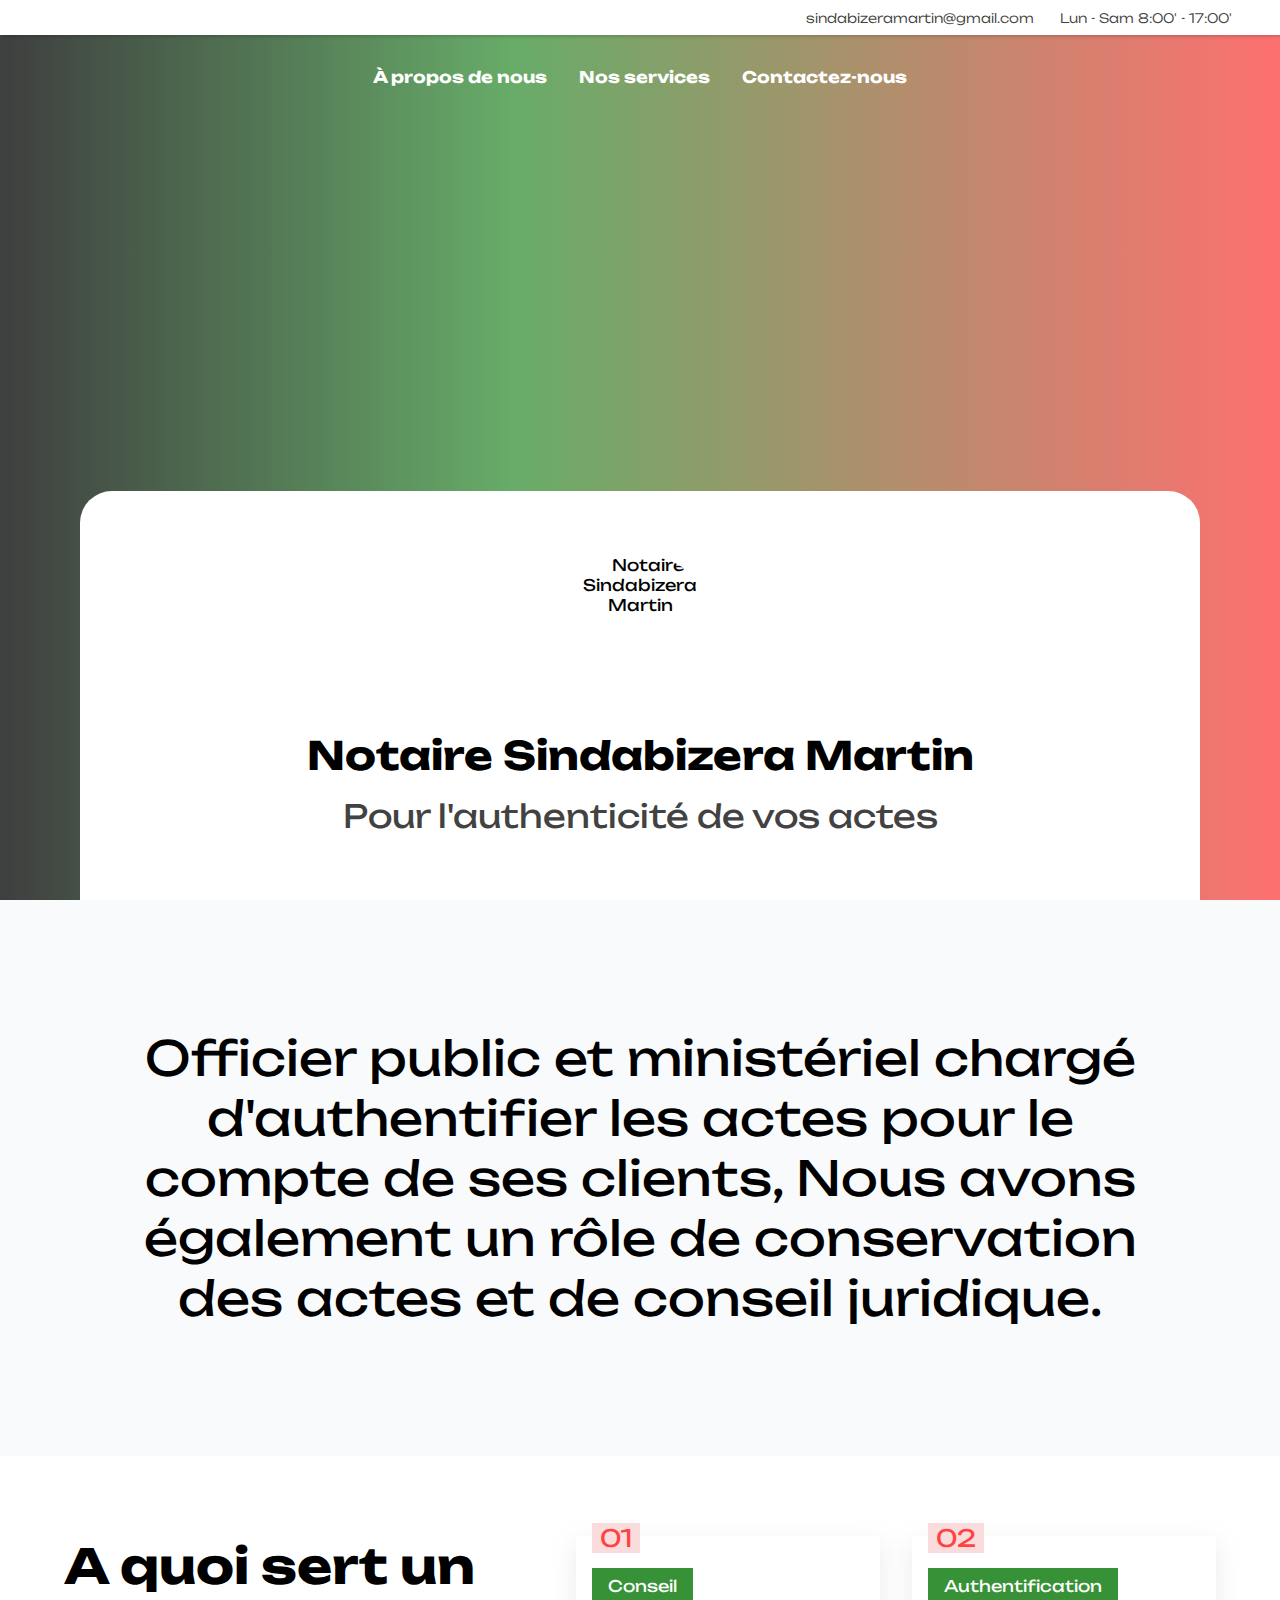
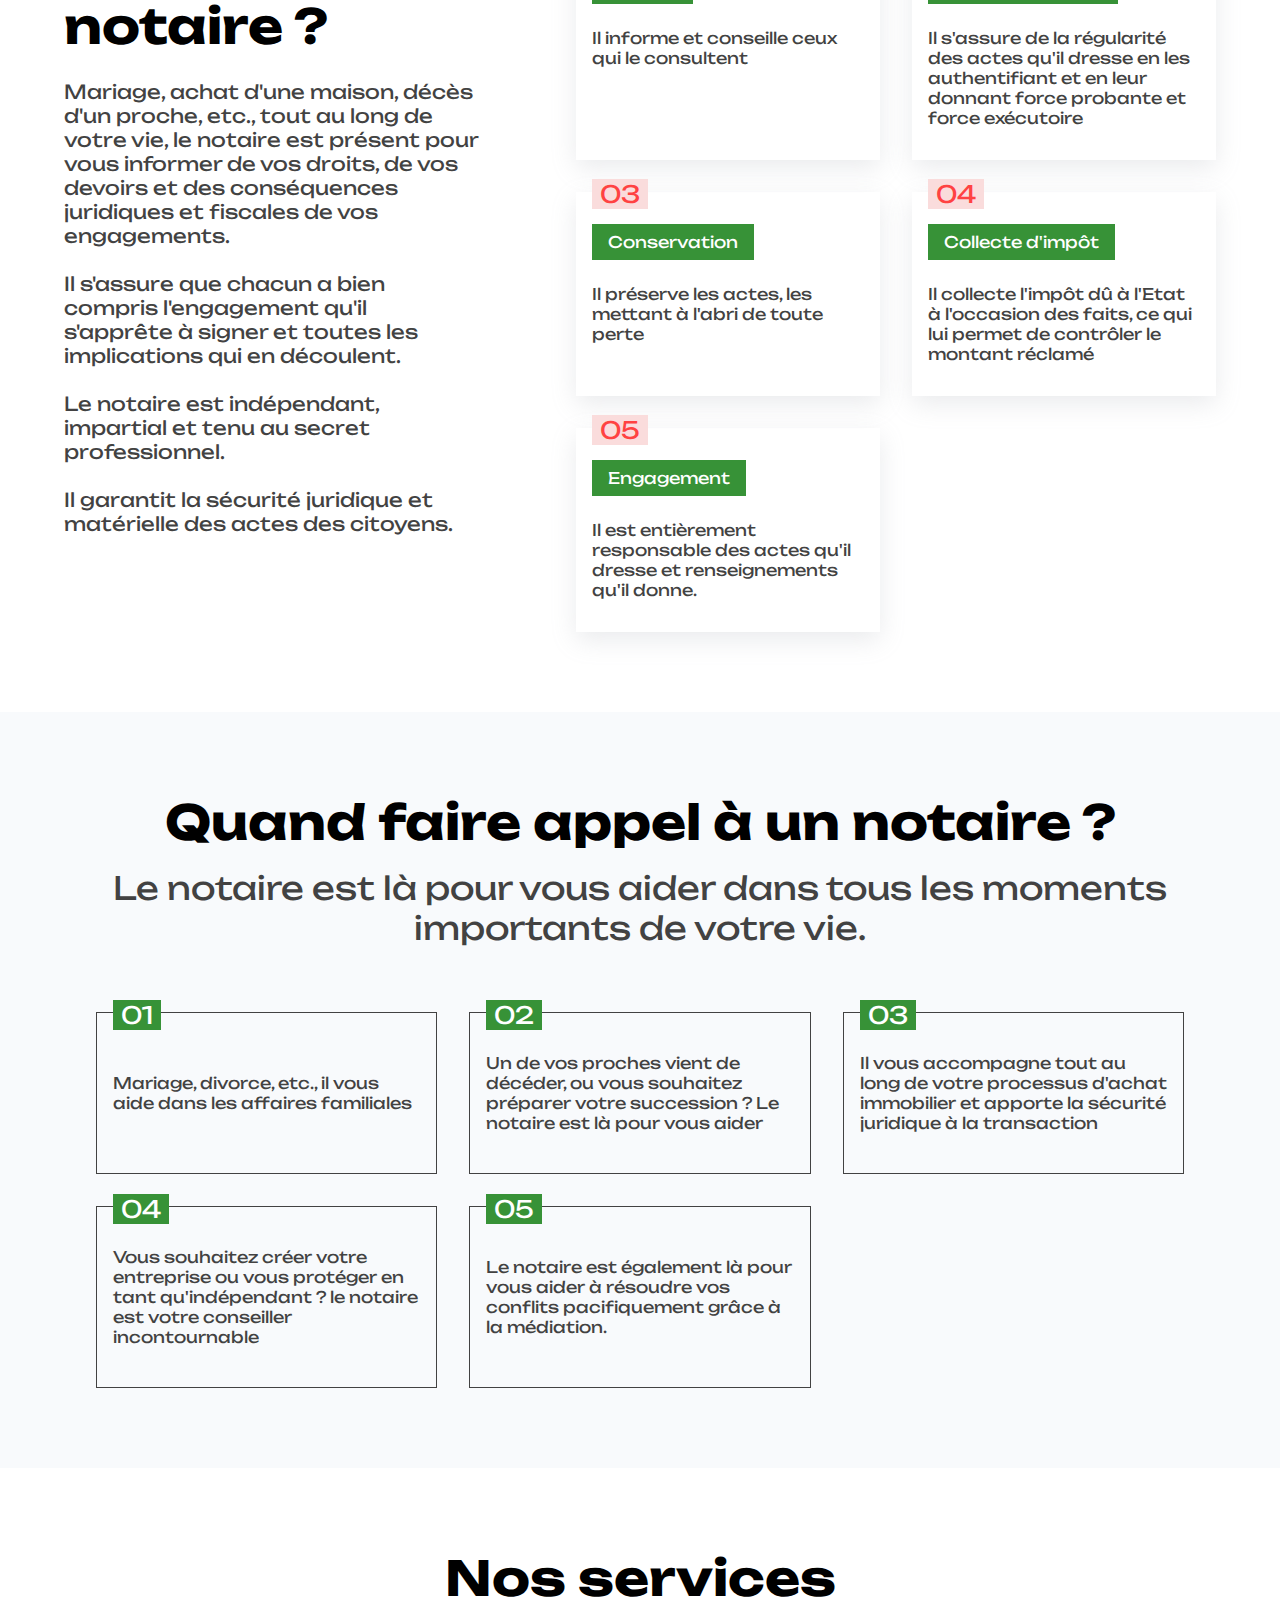
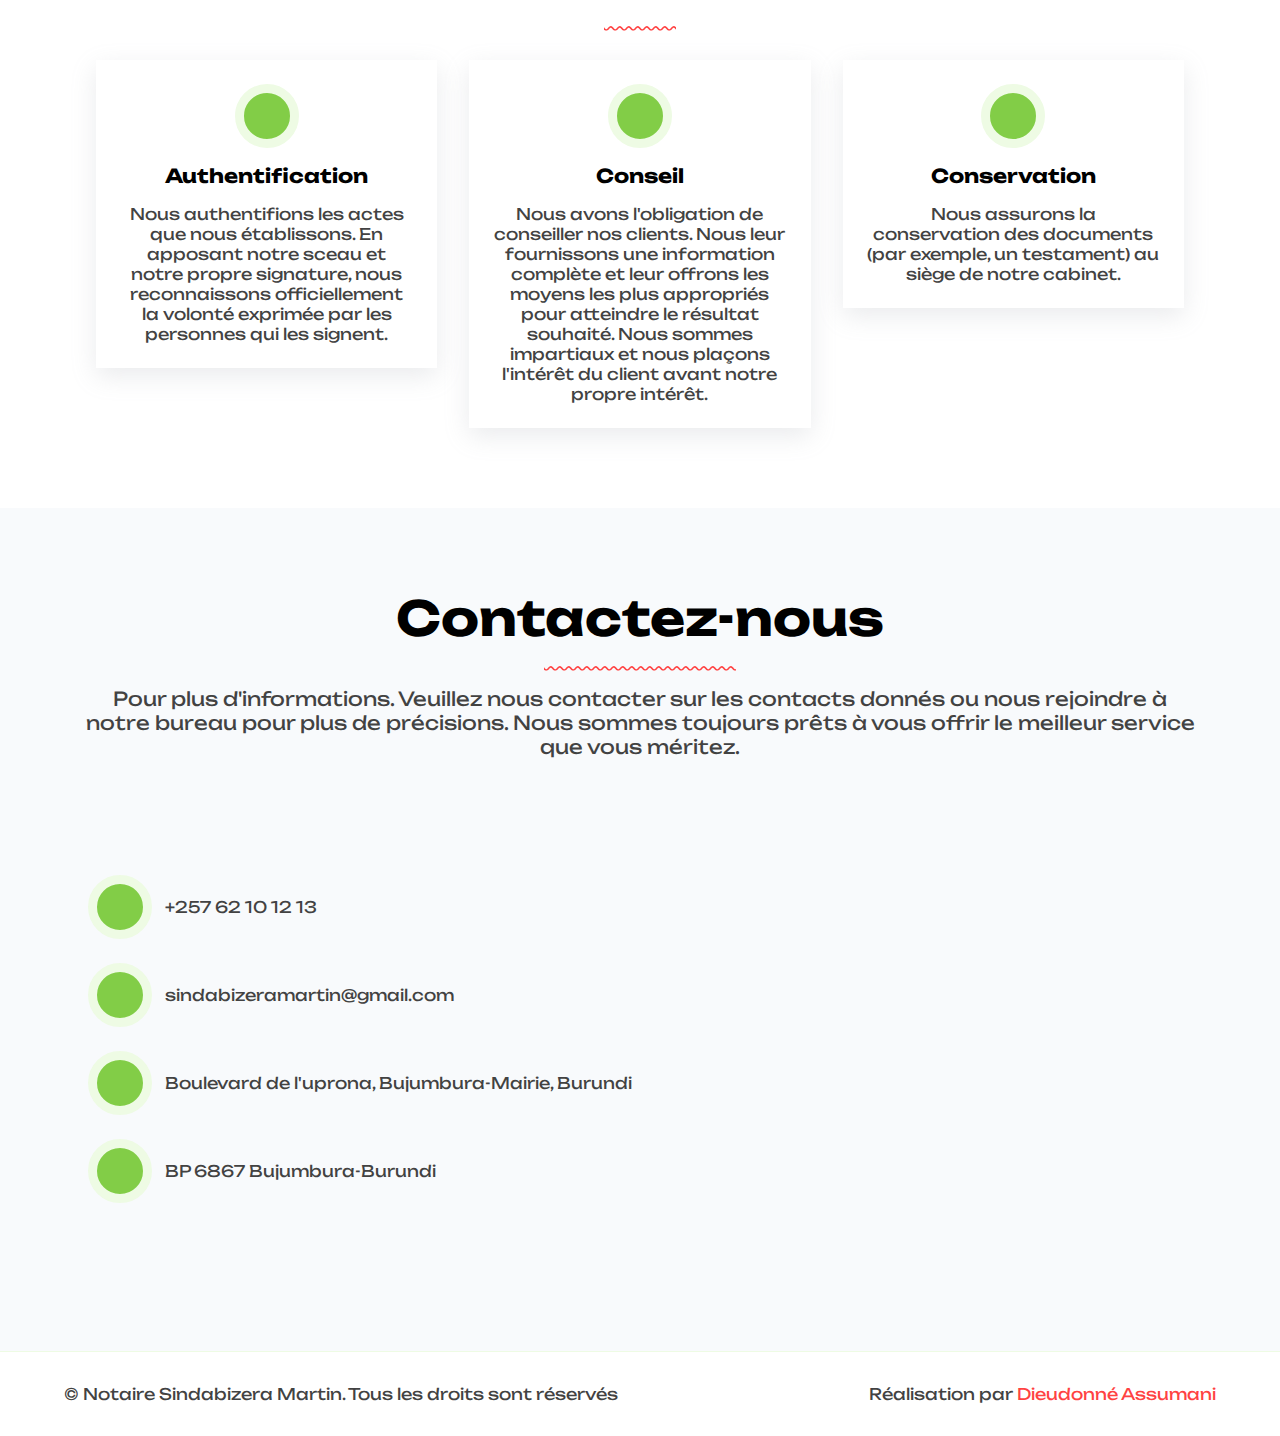
==== index.html @ 40ca205f "add why-us and when-us, style issus fix" ====
<!DOCTYPE html>
<html lang="en">

<head>
    <meta charset="UTF-8">
    <meta http-equiv="X-UA-Compatible" content="IE=edge">
    <meta name="viewport" content="width=device-width, initial-scale=1.0">
    <title>Notaire Sindabizera Martin</title>
    <meta name="description" content="Officier public et ministériel chargé d'authentifier les actes pour le
    compte de nos clients. Nous avons également un rôle de conservation des actes et de conseil juridique.">
    <link rel="stylesheet" href="style.css">
    <link rel="stylesheet" href="https://cdnjs.cloudflare.com/ajax/libs/font-awesome/6.1.1/css/all.min.css"
        integrity="sha512-KfkfwYDsLkIlwQp6LFnl8zNdLGxu9YAA1QvwINks4PhcElQSvqcyVLLD9aMhXd13uQjoXtEKNosOWaZqXgel0g=="
        crossorigin="anonymous" referrerpolicy="no-referrer" />
</head>

<body>

    <section id="home">
        <nav>
            <div class="nav-header">
                <div class="social-nav">
                    <a target="_blank" href="https://wa.me/25762670198"><i class="fa-brands fa-whatsapp"></i></a>
                    <a target="_blank" href="tel:25762670198"><i class="fa fa-phone"></i></a>

                </div>

                <div class="social-nav contact-nav">
                    <a href="mailto:sindabizeramartin@gmail.com" class="icon-text flex column-gap-middle mail-contact">
                        <i class="fa fa-envelope"></i>
                        <p>sindabizeramartin@gmail.com</p>
                    </a>
                    <a class="icon-text flex column-gap-middle">
                        <i class="fa fa-clock"></i>
                        <p>Lun - Sam 8:00' - 17:00'</p>
                    </a>
                </div>
            </div>
            <div class="nav-body">
                <a href="#about-us">À propos de nous</a>
                <a href="#our-services">Nos services</a>
                <a href="#contact-us">Contactez-nous</a>
            </div>
        </nav>
        <div class="curtain"></div>
        <img src="https://thumbs.dreamstime.com/b/african-american-notary-contract-stamp-certificate-213589758.jpg"
            alt="Notariat" />
        <div class="presentation-box">
            <img src="https://media.istockphoto.com/id/1174056245/photo/some-moments-require-some-seriousness.jpg?s=612x612&w=0&k=20&c=dPqQQq6wiygApzSF9r72B9p6Bp4pygxm3M7aqC1oae8="
                alt="Notaire Sindabizera Martin" />
            <h1 class="headline1">Notaire Sindabizera Martin</h1>
            <p class="large-subtitle">Pour l'authenticité de vos actes</p>
        </div>
    </section>
    <section id="about-us" class="large-title">Officier public et ministériel chargé d'authentifier les actes pour le
        compte de ses clients, Nous avons également un rôle de conservation des actes et de conseil juridique.</section>
    <section id="why-us">
        <div class="left-side">
            <h1 class="large-title">A quoi sert un notaire ?</h1>
            <p class="p-medium text-align-justify">Mariage, achat d'une maison, décès d'un proche, etc., tout au long de
                votre vie, le notaire est présent
                pour vous informer de vos droits, de vos devoirs et des conséquences juridiques et fiscales de vos
                engagements.
                <br /><br />
                Il s'assure que chacun a bien compris l'engagement qu'il s'apprête à signer et toutes les
                implications qui en découlent.
                <br /><br />
                Le notaire est indépendant, impartial et tenu au secret professionnel.
                <br /><br />
                Il garantit la sécurité juridique et matérielle des actes des citoyens.
            </p>
        </div>
        <div class="right-side">
            <div class="bordered-section">
                <div class="bordered-item">
                    <div class="bordered-item-no">01</div>
                    <h1 class="p-medium b-t-title">Conseil</h1>
                    <p>Il informe et conseille ceux qui le consultent</p>
                </div>
                <div class="bordered-item">
                    <div class="bordered-item-no">02</div>
                    <h1 class="p-medium b-t-title">Authentification</h1>
                    <p>Il s'assure de la régularité des actes qu'il dresse en les authentifiant et en leur donnant force
                        probante et force exécutoire</p>
                </div>
                <div class="bordered-item">
                    <div class="bordered-item-no">03</div>
                    <h1 class="p-medium b-t-title">Conservation</h1>
                    <p>Il préserve les actes, les mettant à l'abri de toute perte</p>
                </div>
                <div class="bordered-item">
                    <div class="bordered-item-no">04</div>
                    <h1 class="p-medium b-t-title">Collecte d'impôt</h1>
                    <p>Il collecte l'impôt dû à l'Etat à l'occasion des faits, ce qui lui permet de
                        contrôler le montant réclamé</p>
                </div>
                <div class="bordered-item">
                    <div class="bordered-item-no">05</div>
                    <h1 class="p-medium b-t-title">Engagement</h1>
                    <p>Il est entièrement responsable des actes qu'il dresse et renseignements qu'il
                        donne.</p>
                </div>
            </div>
        </div>
    </section>
    <section id="when-us">
        <div class="when-us-header">
            <h1 class="large-title">Quand faire appel à un notaire ?</h1>
            <p class="large-subtitle">Le notaire est là pour vous aider dans tous les moments importants de votre vie.
            </p>
            <!-- <p class="p-medium">Que fait-il exactement dans les différentes matières qu’il traite ?</p> -->
        </div>
        <div class="when-items">
            <div class="bordered-item">
                <div class="bordered-item-no">01</div>
                <p>Mariage, divorce, etc., il vous aide dans les affaires familiales</p>
            </div>
            <div class="bordered-item">
                <div class="bordered-item-no">02</div>
                <p>Un de vos proches vient de décéder, ou vous souhaitez préparer votre succession ? Le notaire est là
                    pour vous aider</p>
            </div>
            <div class="bordered-item">
                <div class="bordered-item-no">03</div>
                <p>Il vous accompagne tout au long de votre processus d'achat immobilier et apporte la sécurité
                    juridique à la transaction</p>
            </div>
            <div class="bordered-item">
                <div class="bordered-item-no">04</div>
                <p>Vous souhaitez créer votre entreprise ou vous protéger en tant qu'indépendant ? le notaire est votre
                    conseiller incontournable</p>
            </div>
            <div class="bordered-item">
                <div class="bordered-item-no">05</div>
                <p>Le notaire est également là pour vous aider à résoudre vos conflits pacifiquement grâce à la
                    médiation.</p>
            </div>
        </div>
    </section>
    <section id="our-services" class="our_services">
        <div class="heading_section">
            <h1 class="large-title">Nos services</h1>
            <h4 class="wave_line">------------</h4>
        </div>
        <div class="three_servicees">
            <div class="one_services">
                <div id="icon">
                    <i class="fa fa-stamp"></i>
                </div>
                <h2 class="p-medium">Authentification</h2>
                <p>Nous authentifions les actes que nous établissons. En apposant notre sceau et notre
                    propre signature, nous reconnaissons officiellement la volonté exprimée par les personnes qui les
                    signent.</p>
            </div>
            <div class="one_services">
                <div id="icon">
                    <i class="fa fa-lightbulb"></i>
                </div>
                <h2 class="p-medium">Conseil</h2>
                <p>Nous avons l'obligation de conseiller nos clients. Nous leur fournissons une information complète et
                    leur offrons les moyens les plus appropriés pour atteindre le résultat souhaité. Nous sommes
                    impartiaux et nous plaçons l'intérêt du client avant notre propre intérêt.</p>
            </div>
            <div class="one_services">
                <div id="icon">
                    <i class="fa fa-box-archive"></i>
                </div>
                <h2 class="p-medium">Conservation</h2>
                <p>Nous assurons la conservation des documents (par exemple, un testament) au siège de notre cabinet.
                </p>
            </div>
        </div>
    </section>
    <section id="contact-us">
        <div class="heading_section">
            <h1 class="large-title">Contactez-nous</h1>
            <h4 class="wave_line">--------------------------------</h4>
            <p class="p-medium">Pour plus d'informations. Veuillez nous contacter sur les contacts donnés ou nous
                rejoindre à notre bureau pour plus de précisions. Nous sommes toujours prêts à vous offrir le meilleur
                service que vous méritez.</p>
        </div>
        <div class="duo">
            <div class="duo-left">
                <div class="contact-info-box">
                    <div class="single-contact flex-row column-gap-middle">
                        <div id="icon">
                            <i class="fa fa-phone"></i>
                        </div>
                        <p>+257 62 10 12 13</p>
                    </div>
                    <div class="single-contact flex-row column-gap-middle">
                        <div id="icon">
                            <i class="fa fa-envelope"></i>
                        </div>
                        <p>sindabizeramartin@gmail.com</p>
                    </div>
                    <div class="single-contact flex-row column-gap-middle">
                        <div id="icon">
                            <i class="fa fa-location-dot"></i>
                        </div>
                        <p>Boulevard de l'uprona, Bujumbura-Mairie, Burundi</p>
                    </div>
                    <div class="single-contact flex-row column-gap-middle">
                        <div id="icon">
                            <i class="fa fa-toolbox"></i>
                        </div>
                        <p>BP 6867 Bujumbura-Burundi</p>
                    </div>
                </div>
            </div>
            <div class="duo-right">
                <iframe title="Map" width="100%" height="20rem" id="gmap_canvas"
                    src="https://maps.google.com/maps?q=Boulevard de l'uprona, Bujumbura-Mairie, Burundi&t=&z=17&ie=UTF8&iwloc=&output=embed"
                    frameBorder="0" scrolling="no" marginHeight="0" marginWidth="0"></iframe>
            </div>
        </div>
    </section>
    <div class="footer-bottom">
        <p>© Notaire Sindabizera Martin. Tous les droits sont réservés</p>
        <p>Réalisation par <a href="https://dieudonnecostes.github.io/" target="_blank">Dieudonné Assumani</a></p>
    </div>
</body>

</html>
---- style.css ----
@import url('https://fonts.googleapis.com/css2?family=Unbounded:wght@200;300;400;500;600;700;800;900&display=swap');


* {
    margin: 0;
    padding: 0;
    box-sizing: border-box;
    font-family: 'Unbounded', cursive;
}

:root {
    --red: #ff4242;
    --redWhite: #fadcdc;
    --greenLight: #82CD47;
    --greenWhite: #eefbe4;
    --greenAccent: #54B435;
    --green: #379237;
    --card: white;
    --bgColor: rgb(248, 250, 252);
    --text: #424242;
    --title: black;
    --error: #d32f2f;
    --highlight: white;
}

h1,
h2,
h3,
h4,
h5,
h6 {
    color: var(--title);
}

.colored-text {
    color: var(--green);
}

a {
    text-decoration: none;
}

p,
a {
    color: var(--text);
}

p span,
p a {
    color: var(--red);
    cursor: pointer;
}

.large-title {
    font-size: clamp(2.3rem, 1.595rem + 2.76vw, 3rem);
}

.headline1 {
    font-size: clamp(1.5rem, 1rem + 1.8vw, 2.5rem);
}

.large-subtitle {
    font-size: clamp(1rem, 0.5856rem + 2.21vw, 2rem);
}

.p-medium {
    font-size: clamp(1rem, 1.2rem, 2rem);
}

.flex,
.flex-row {
    display: flex;
    flex-direction: row;
    align-items: center;
}

.column-gap-middle {
    column-gap: .8rem;
}

body {
    flex-direction: column;
    display: flex;
    width: 100vw;
    height: auto;
    background-color: var(--bgColor);
    overflow-x: hidden;
    column-gap: 1rem;
    position: relative;
}

#home {
    position: relative;
    height: 100vh;
    width: 100vw;
    display: flex;
    flex-direction: column;
}

#home img {
    height: 100%;
    width: 100%;
    object-fit: cover;
}

.curtain {
    width: 100%;
    height: 100%;
    display: flex;
    flex-direction: column;
    justify-items: center;
    opacity: 0.75;
    background-position: center;
    background-size: cover;
    background-repeat: no-repeat;
    background: linear-gradient(90deg, var(--title) 0%, var(--green) 40%, var(--red) 100%);
    position: absolute;
}


nav {
    position: absolute;
    width: 100%;
    display: flex;
    flex-direction: column;
    z-index: 10;
}

.nav-body {
    width: 100%;
    display: flex;
    padding: 2rem;
    align-items: center;
    justify-content: center;
    z-index: 10;
    column-gap: 2rem;
}

nav a {
    color: var(--highlight);
    font-weight: bold;
}

.nav-header {
    width: 100%;
    display: flex;
    padding: .6rem 3rem;
    background-color: var(--card);
    justify-content: space-between;
    align-items: center;
    /* position: sticky; */
    /* top: 0; */
    box-shadow: rgba(0, 0, 0, 0.15) 1.95px 1.95px 2.6px;
    /* z-index: 30; */
}


.social-nav {
    display: flex;
    column-gap: .8rem;
    width: fit-content;
    font-size: medium;
}

.social-nav a {
    font-size: large;
    font-weight: 300;
}

.social-nav a:hover {
    color: var(--red);
    /* font-weight: bold; */
}

.social-nav a {
    color: var(--green);
}

.colored {
    color: var(--green);
}

.icon-text p {
    font-size: small;
}


.presentation-box {
    background-color: var(--card);
    position: absolute;
    bottom: 0;
    right: 0;
    left: 0;
    display: flex;
    flex-direction: column;
    padding: 4rem;
    margin: 0rem 5rem;
    justify-content: center;
    align-items: center;
    overflow: hidden;
    border-top-left-radius: 2rem;
    border-top-right-radius: 2rem;
    text-align: center;
    row-gap: 1rem;
}

.presentation-box img {
    height: 10rem;
    max-height: 10rem;
    min-height: 10rem;
    width: 10rem;
    max-width: 10rem;
    min-width: 10rem;
    object-fit: cover;
    border-radius: 100%;
}


#about-us {
    display: flex;
    flex-direction: column;
    padding: 8rem;
    text-align: center;
}

.our_services {
    display: flex;
    flex-direction: column;
    align-items: center;
    padding: 5rem;
    row-gap: 2rem;
    background-color: var(--card);
}

#icon {
    width: 4rem;
    height: 4rem;
    min-width: 4rem;
    max-width: 4rem;
    min-height: 4rem;
    max-height: 4rem;
    text-align: center;
    background-color: var(--greenLight);
    padding: .5rem;
    border-radius: 100%;
    border: .6rem solid var(--greenWhite);
    display: flex;
    align-items: center;
    justify-content: center;
}

#icon i {
    color: var(--highlight);
    margin: 0;
    padding: 0;
    text-align: center;
}

.heading_section {
    display: flex;
    flex-direction: column;
    justify-content: center;
    align-items: center;
    text-align: center;
}

.heading_section p {
    margin-top: 1.2rem;
}


.wave_line {
    text-decoration: underline wavy;
    text-align: center;
    user-select: none;
    color: transparent;
    text-decoration-color: var(--red);
}

.three_servicees {
    width: 100%;
    height: 100%;
    padding: 0rem 1rem;
    display: grid;
    grid-template-columns: repeat(auto-fill, minmax(20rem, 1fr));
    grid-auto-flow: row;
    grid-auto-rows: auto;
    grid-gap: 2rem;
    align-items: flex-start;
}

.one_services {
    display: flex;
    flex-direction: column;
    align-items: center;
    /* background-color: var(--card); */
    align-items: center;
    /* border-radius: .4rem; */
    padding: 1.5rem;
    row-gap: 1rem;
    width: fit-content;
    text-align: center;
    box-shadow: rgba(149, 157, 165, 0.2) 0px 8px 24px;
}

#contact-us {
    padding: 5rem;
    display: flex;
    flex-direction: column;
    row-gap: 3rem;
}


#contact-us iframe {
    height: 25rem;
    width: 100%;
    overflow: hidden;
}

.duo {
    display: flex;
    flex-direction: row;
    padding: 0;
    height: fit-content;
    min-height: fit-content;
    align-items: center;
}

.duo-left,
.duo-right {
    width: 50%;
    display: flex;
    flex-direction: column;
    justify-content: center;
    padding: 2rem;
}

.duo-left {
    /* background-color: var(--greenWhite); */
    row-gap: 1.5rem;
    overflow: auto;
    min-height: fit-content;
    max-height: fit-content;
    height: fit-content;
    padding: 8rem 3rem;
    /* border-bottom-left-radius: .8rem;
    border-top-left-radius: .8rem; */
}

.duo-yellow {
    background-color: var(--yellowWhite);
}

.section-img {
    height: 100%;
    width: 100%;
    object-fit: contain;
    /* border-radius: .8rem; */
}

#contact-us .duo-left {
    background-color: inherit;
    padding: 0.5rem;
}

.contact-info-box {
    display: flex;
    flex-direction: column;
    row-gap: .5rem;
    padding: 2rem 0rem;
}

.single-contact {
    padding: .5rem 0rem;
    width: fit-content;
    border-radius: .4rem;
}

.single-contact p {
    white-space: pre-wrap;
}


.footer-bottom {
    padding: 2rem 1rem;
    display: flex;
    flex-direction: row;
    row-gap: 1rem;
    justify-content: space-between;
    align-items: center;
    background-color: var(--card);
    border-top: .1rem solid var(--greenWhite);
}

.footer-bottom p {
    text-align: center;
    padding: 0rem 3rem;
}


#why-us {
    display: flex;
    width: 100%;
    height: auto;
    background-color: var(--card);
    padding: 5rem 2rem;
    column-gap: 2rem;
}

.left-side,
.right-side {
    display: flex;
    flex-direction: column;
    row-gap: 1.5rem;
    width: 30rem;
    min-width: 30rem;
    padding: 0rem 2rem;
}

.right-side {
    width: 100%;
    row-gap: 2.5rem;
}

.bordered-section,
.when-items {
    width: fit-content;
    height: 100%;
    display: grid;
    grid-template-columns: repeat(auto-fill, minmax(18rem, 1fr));
    grid-auto-flow: row;
    grid-auto-rows: auto;
    grid-gap: 2rem;
    align-items: center;
    align-content: center;
    justify-items: center;
}

.bordered-section .bordered-item,
.when-items .bordered-item {
    padding: 2rem 1rem;
    display: flex;
    flex-direction: column;
    row-gap: 1.5rem;
    height: 100%;
    width: 100%;
    position: relative;
    box-shadow: rgba(149, 157, 165, 0.2) 0px 8px 24px;
}

.bordered-item-no {
    position: absolute;
    top: -0.8rem;
    background-color: var(--redWhite);
    font-size: x-large;
    padding: 0rem .5rem;
    color: var(--red);
}

.b-t-title {
    background-color: var(--red);
    width: fit-content;
    padding: .5rem 1rem;
    color: white;
    font-weight: 400;
    font-size: medium;
}

.bordered-item .b-t-title:nth-child(even) {
    background-color: var(--green);
}

.text-align-justify {
    text-align: left;
}

#when-us {
    width: 100%;
    padding: 5rem 2rem;
    background-color: var(--bgColor);
    display: flex;
    flex-direction: column;
    row-gap: 4rem;
}

.when-us-header {
    display: flex;
    flex-direction: column;
    align-items: center;
    justify-content: center;
    text-align: center;
    row-gap: 1rem;
    padding: 0rem 4rem;
}

.when-items {
    width: 100%;
    padding: 0rem 4rem;
    grid-gap: 2rem;
}

.when-items .bordered-item {
    box-shadow: none;
    border: .1rem solid var(--text);
    justify-content: center;
    padding: 2.5rem 1rem;

}

.when-items .bordered-item-no {
    background-color: var(--green);
    color: white;
}


@media screen and (max-width : 1024px) {
    .nav-header {
        padding: .5rem 2rem;
    }

    .nav-header .social-nav {
        display: none;
    }

    .nav-header .contact-nav {
        display: flex;
    }

    .mail-contact p {
        display: none;
    }

    #about-us {
        padding: 5rem 2rem;
        font-size: xx-large;
    }

    .duo,
    #contact-us {
        display: flex;
        flex-direction: column;
        padding: 0;
    }

    .duo-left,
    .duo-right,
    .presentor-media {
        width: 100%;
        display: flex;
        flex-direction: column;
        justify-content: center;
        padding: 3rem 1rem;
    }

    .duo-right {
        padding: 1rem;
    }

    #contact-us {
        padding: 3rem 1rem;
        row-gap: 2rem;
    }

    .footer-bottom {
        flex-direction: column;
        row-gap: 2rem;
    }

    .our_services {
        padding: 3rem 1rem;
    }

    .three_servicees {
        grid-gap: 2rem;
        padding: 0;
    }

    .single-contact p {
        font-size: smaller;
    }

}

@media screen and (max-width: 1080px) {
    #why-us{
        display: flex;
        flex-direction: column;
        row-gap: 3rem;
        align-items: center;
        justify-content: center;
    }

    .left-side,
    .right-side {
        width: 100%;
        min-width: 100%;
        padding: 0;
    }

    .bordered-section,
    .when-items {
        grid-gap: 3rem;
    }

    .when-us-header{
        padding: 0;
        row-gap: 2rem;
    }

    .when-items{
        padding: 0;
        grid-gap: 2rem;
    }

    #why-us, #when-us{
        padding: 3rem 1.5rem;
    }

    .duo-right{
        padding: 0;
    }

    #contact-us iframe{
        height: 15rem;
    }
}


@media screen and (max-width : 700px) {

    .wave_line{
        display: none;
    }
    .presentation-box {
        margin: 0rem 1rem;
        border-top-left-radius: 1rem;
        border-top-right-radius: 1rem;
        padding: 3rem 1rem;
    }

    .nav-body {
        flex-direction: column;
        row-gap: 1rem;
        align-items: center;
        padding: 5rem 0rem;
    }

    #about-us{
        font-size: 1.8rem;
        text-align: start;
    }

    #icon {
        width: 3rem;
        height: 3rem;
        min-width: 3rem;
        max-width: 3rem;
        min-height: 3rem;
        max-height: 3rem;
        text-align: center;
        background-color: var(--greenLight);
        padding: .5rem;
        border-radius: 100%;
        border: .6rem solid var(--greenWhite);
        display: flex;
        align-items: center;
        justify-content: center;
    }

}
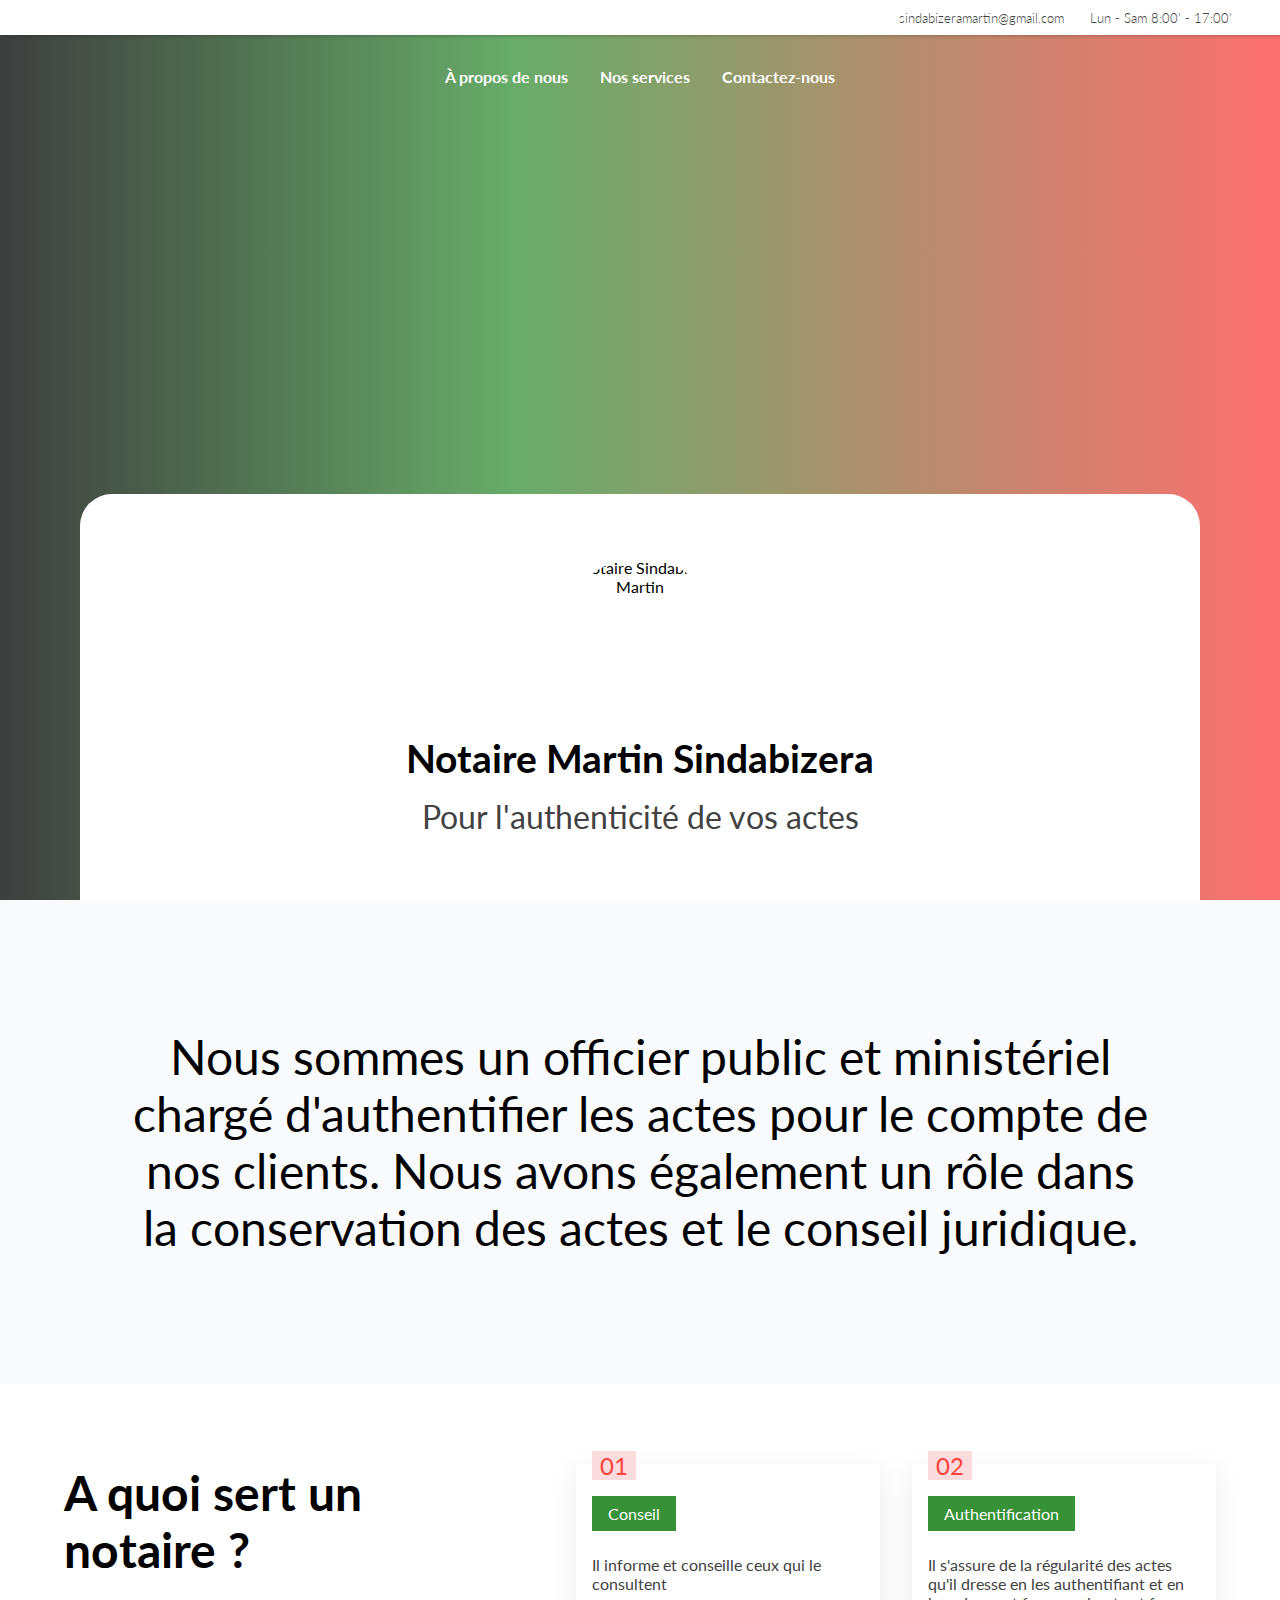
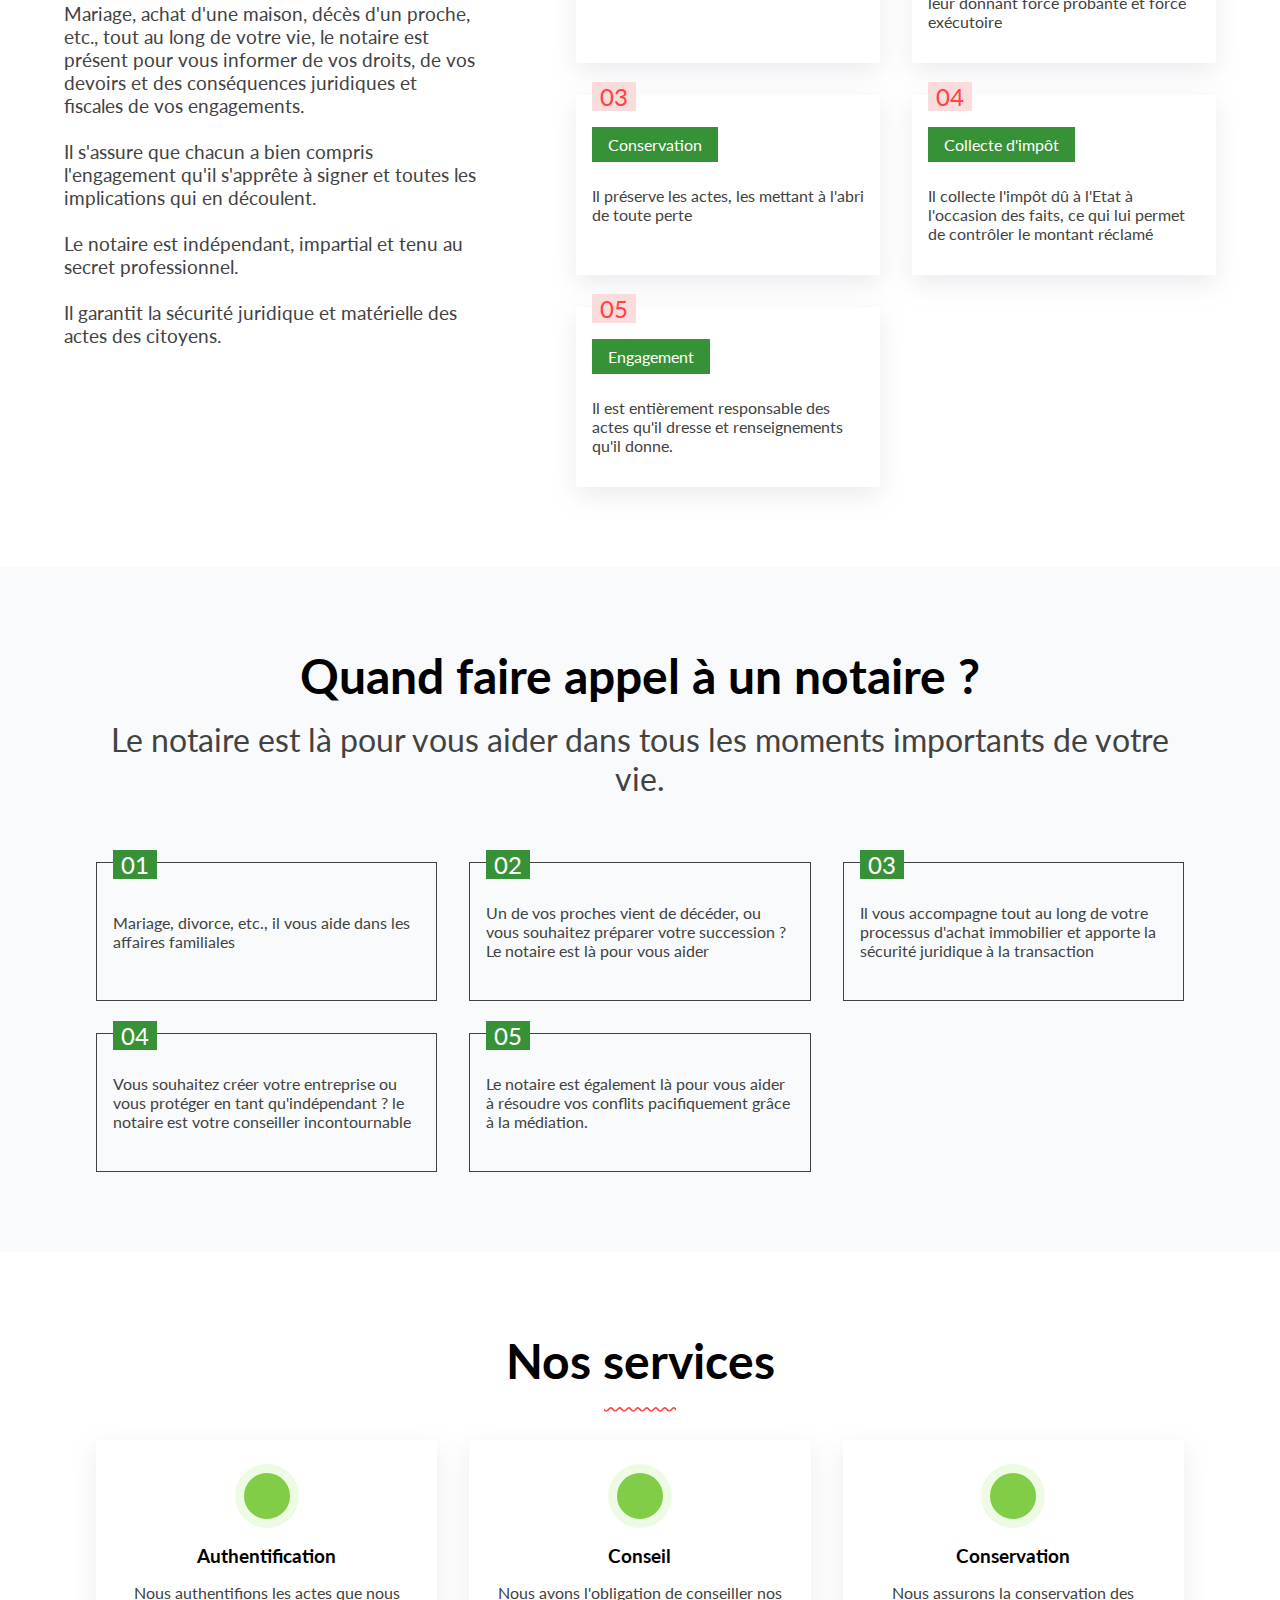
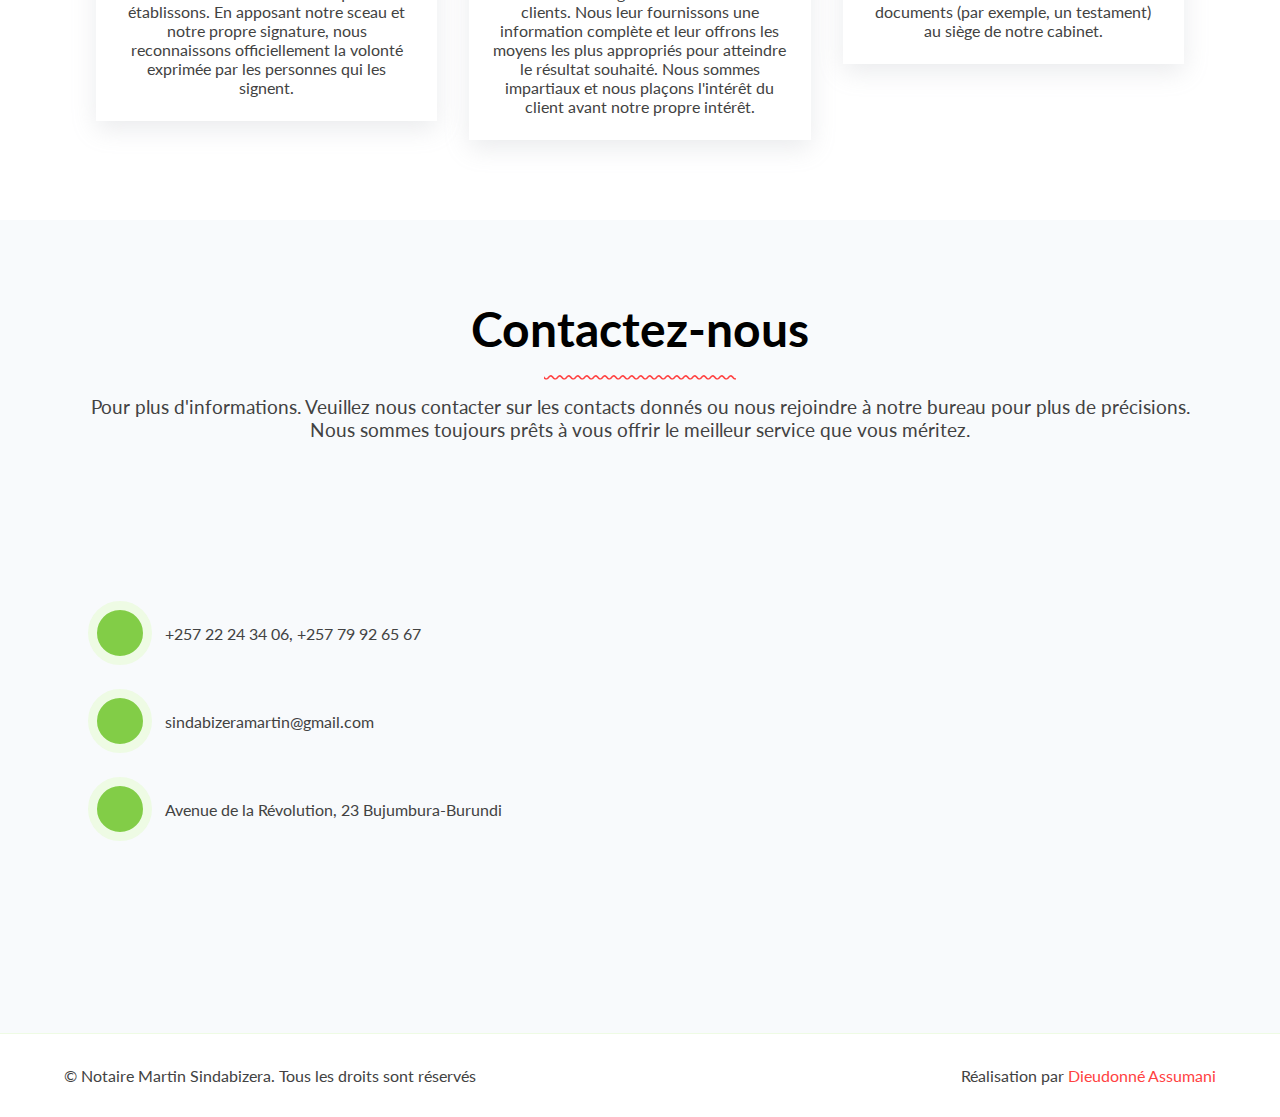
==== commit 7f555607: "update contact info" ====
--- a/index.html
+++ b/index.html
@@ -20,8 +20,8 @@
         <nav>
             <div class="nav-header">
                 <div class="social-nav">
-                    <a target="_blank" href="https://wa.me/25762670198"><i class="fa-brands fa-whatsapp"></i></a>
-                    <a target="_blank" href="tel:25762670198"><i class="fa fa-phone"></i></a>
+                    <a target="_blank" href="https://wa.me/25779925667"><i class="fa-brands fa-whatsapp"></i></a>
+                    <a target="_blank" href="tel:+25722243406"><i class="fa fa-phone"></i></a>
 
                 </div>
 
@@ -48,12 +48,11 @@
         <div class="presentation-box">
             <img src="https://media.istockphoto.com/id/1174056245/photo/some-moments-require-some-seriousness.jpg?s=612x612&w=0&k=20&c=dPqQQq6wiygApzSF9r72B9p6Bp4pygxm3M7aqC1oae8="
                 alt="Notaire Sindabizera Martin" />
-            <h1 class="headline1">Notaire Sindabizera Martin</h1>
+            <h1 class="headline1">Notaire Martin Sindabizera</h1>
             <p class="large-subtitle">Pour l'authenticité de vos actes</p>
         </div>
     </section>
-    <section id="about-us" class="large-title">Officier public et ministériel chargé d'authentifier les actes pour le
-        compte de ses clients, Nous avons également un rôle de conservation des actes et de conseil juridique.</section>
+    <section id="about-us" class="large-title">Nous sommes un officier public et ministériel chargé d'authentifier les actes pour le compte de nos clients. Nous avons également un rôle dans la conservation des actes et le conseil juridique.</section>
     <section id="why-us">
         <div class="left-side">
             <h1 class="large-title">A quoi sert un notaire ?</h1>
@@ -186,37 +185,31 @@
                         <div id="icon">
                             <i class="fa fa-phone"></i>
                         </div>
-                        <p>+257 62 10 12 13</p>
+                        <p><a href="tel:+25722243406">+257 22 24 34 06</a>, <a href="tel:+25779926567">+257 79 92 65 67</a></p>
                     </div>
                     <div class="single-contact flex-row column-gap-middle">
                         <div id="icon">
                             <i class="fa fa-envelope"></i>
                         </div>
-                        <p>sindabizeramartin@gmail.com</p>
+                        <p><a href="mailto:sindabizeramartin@gmail.com">sindabizeramartin@gmail.com</a></p>
                     </div>
                     <div class="single-contact flex-row column-gap-middle">
                         <div id="icon">
                             <i class="fa fa-location-dot"></i>
                         </div>
-                        <p>Boulevard de l'uprona, Bujumbura-Mairie, Burundi</p>
-                    </div>
-                    <div class="single-contact flex-row column-gap-middle">
-                        <div id="icon">
-                            <i class="fa fa-toolbox"></i>
-                        </div>
-                        <p>BP 6867 Bujumbura-Burundi</p>
+                        <p>Avenue de la Révolution, 23 Bujumbura-Burundi</p>
                     </div>
                 </div>
             </div>
             <div class="duo-right">
                 <iframe title="Map" width="100%" height="20rem" id="gmap_canvas"
-                    src="https://maps.google.com/maps?q=Boulevard de l'uprona, Bujumbura-Mairie, Burundi&t=&z=17&ie=UTF8&iwloc=&output=embed"
+                    src="https://maps.google.com/maps?q=Avenue de la Révolution, 23 Bujumbura-Burundi&t=&z=17&ie=UTF8&iwloc=&output=embed"
                     frameBorder="0" scrolling="no" marginHeight="0" marginWidth="0"></iframe>
             </div>
         </div>
     </section>
     <div class="footer-bottom">
-        <p>© Notaire Sindabizera Martin. Tous les droits sont réservés</p>
+        <p>© Notaire Martin Sindabizera. Tous les droits sont réservés</p>
         <p>Réalisation par <a href="https://dieudonnecostes.github.io/" target="_blank">Dieudonné Assumani</a></p>
     </div>
 </body>
--- a/style.css
+++ b/style.css
@@ -1,11 +1,11 @@
-@import url('https://fonts.googleapis.com/css2?family=Unbounded:wght@200;300;400;500;600;700;800;900&display=swap');
+@import url('https://fonts.googleapis.com/css2?family=Lato:ital,wght@0,100;0,300;0,400;0,700;0,900;1,100;1,300;1,400;1,700;1,900&display=swap');
 
 
 * {
     margin: 0;
     padding: 0;
     box-sizing: border-box;
-    font-family: 'Unbounded', cursive;
+    font-family: 'Lato', sans-serif;
 }
 
 :root {
@@ -380,6 +380,10 @@
     white-space: pre-wrap;
 }
 
+.single-contact a{
+    color: var(--text);
+}
+
 
 .footer-bottom {
     padding: 2rem 1rem;
@@ -518,9 +522,9 @@
         padding: .5rem 2rem;
     }
 
-    .nav-header .social-nav {
+    /* .nav-header .social-nav {
         display: none;
-    }
+    } */
 
     .nav-header .contact-nav {
         display: flex;
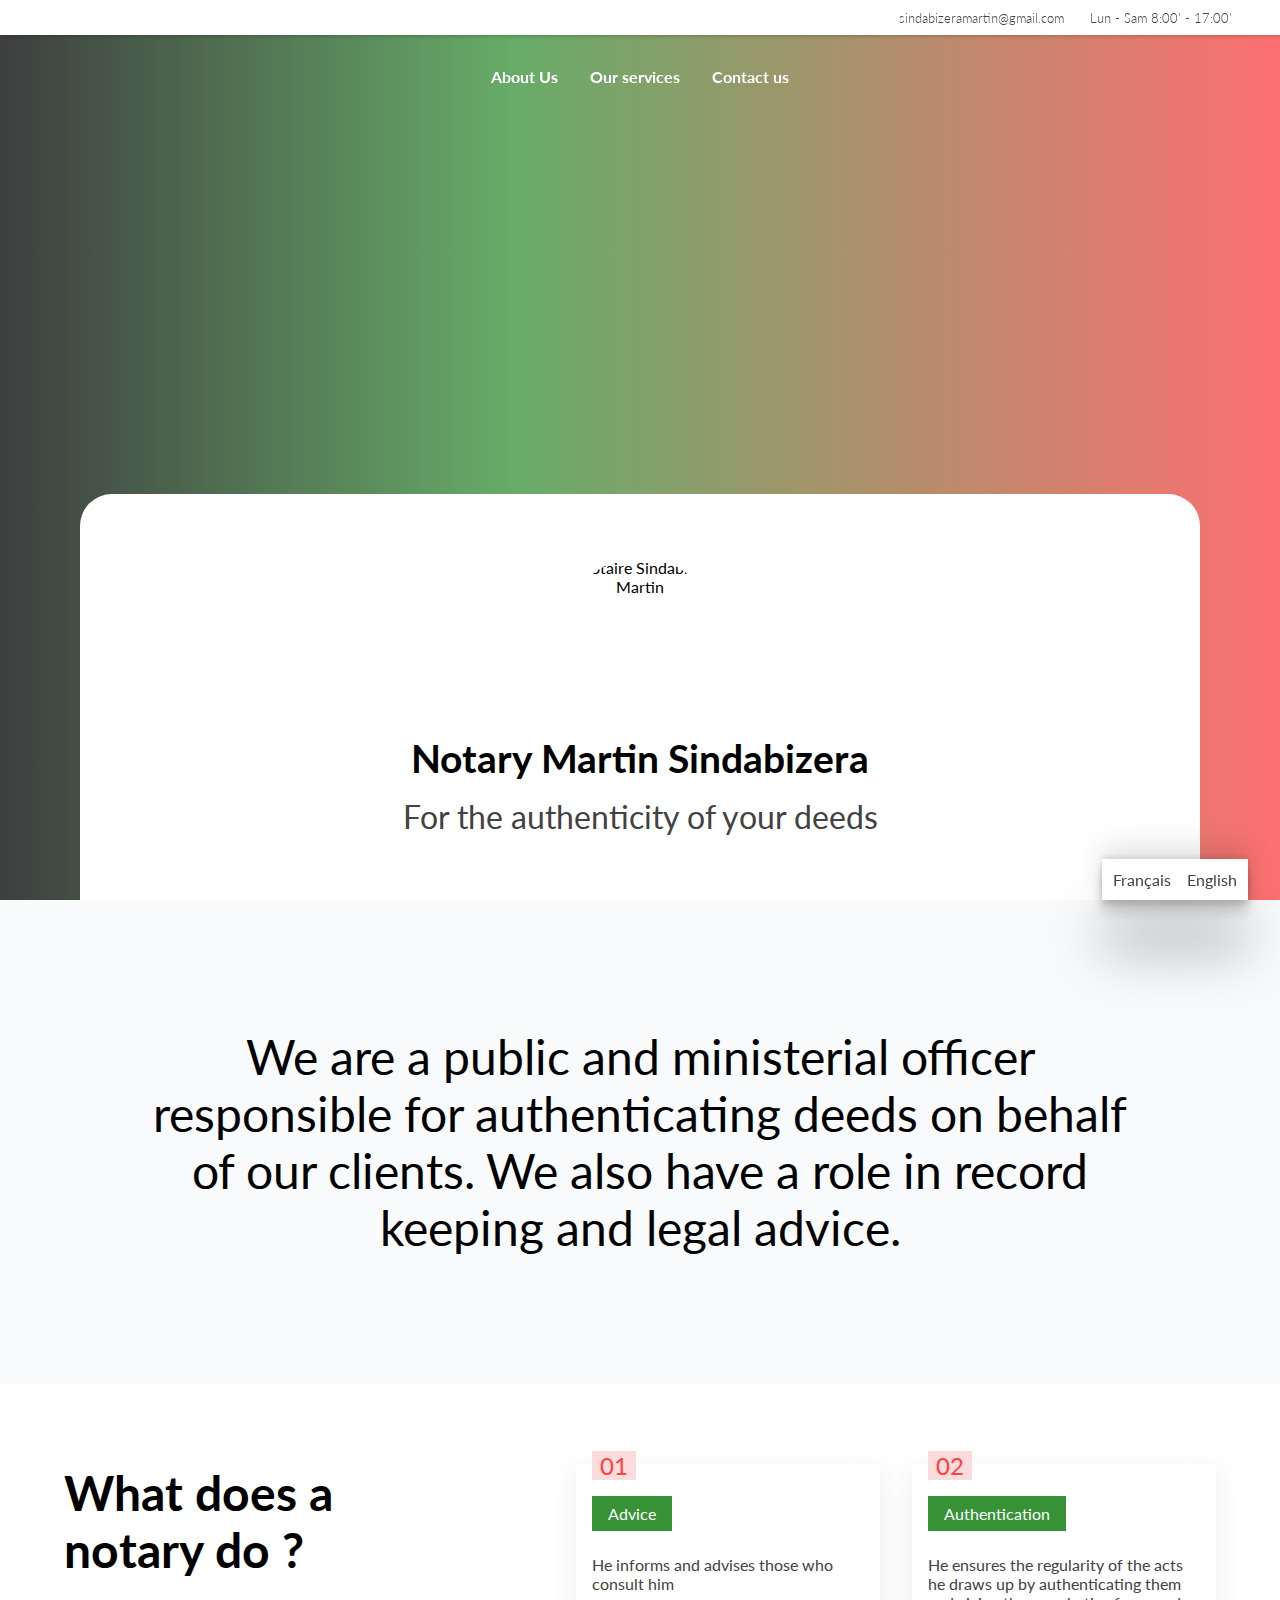
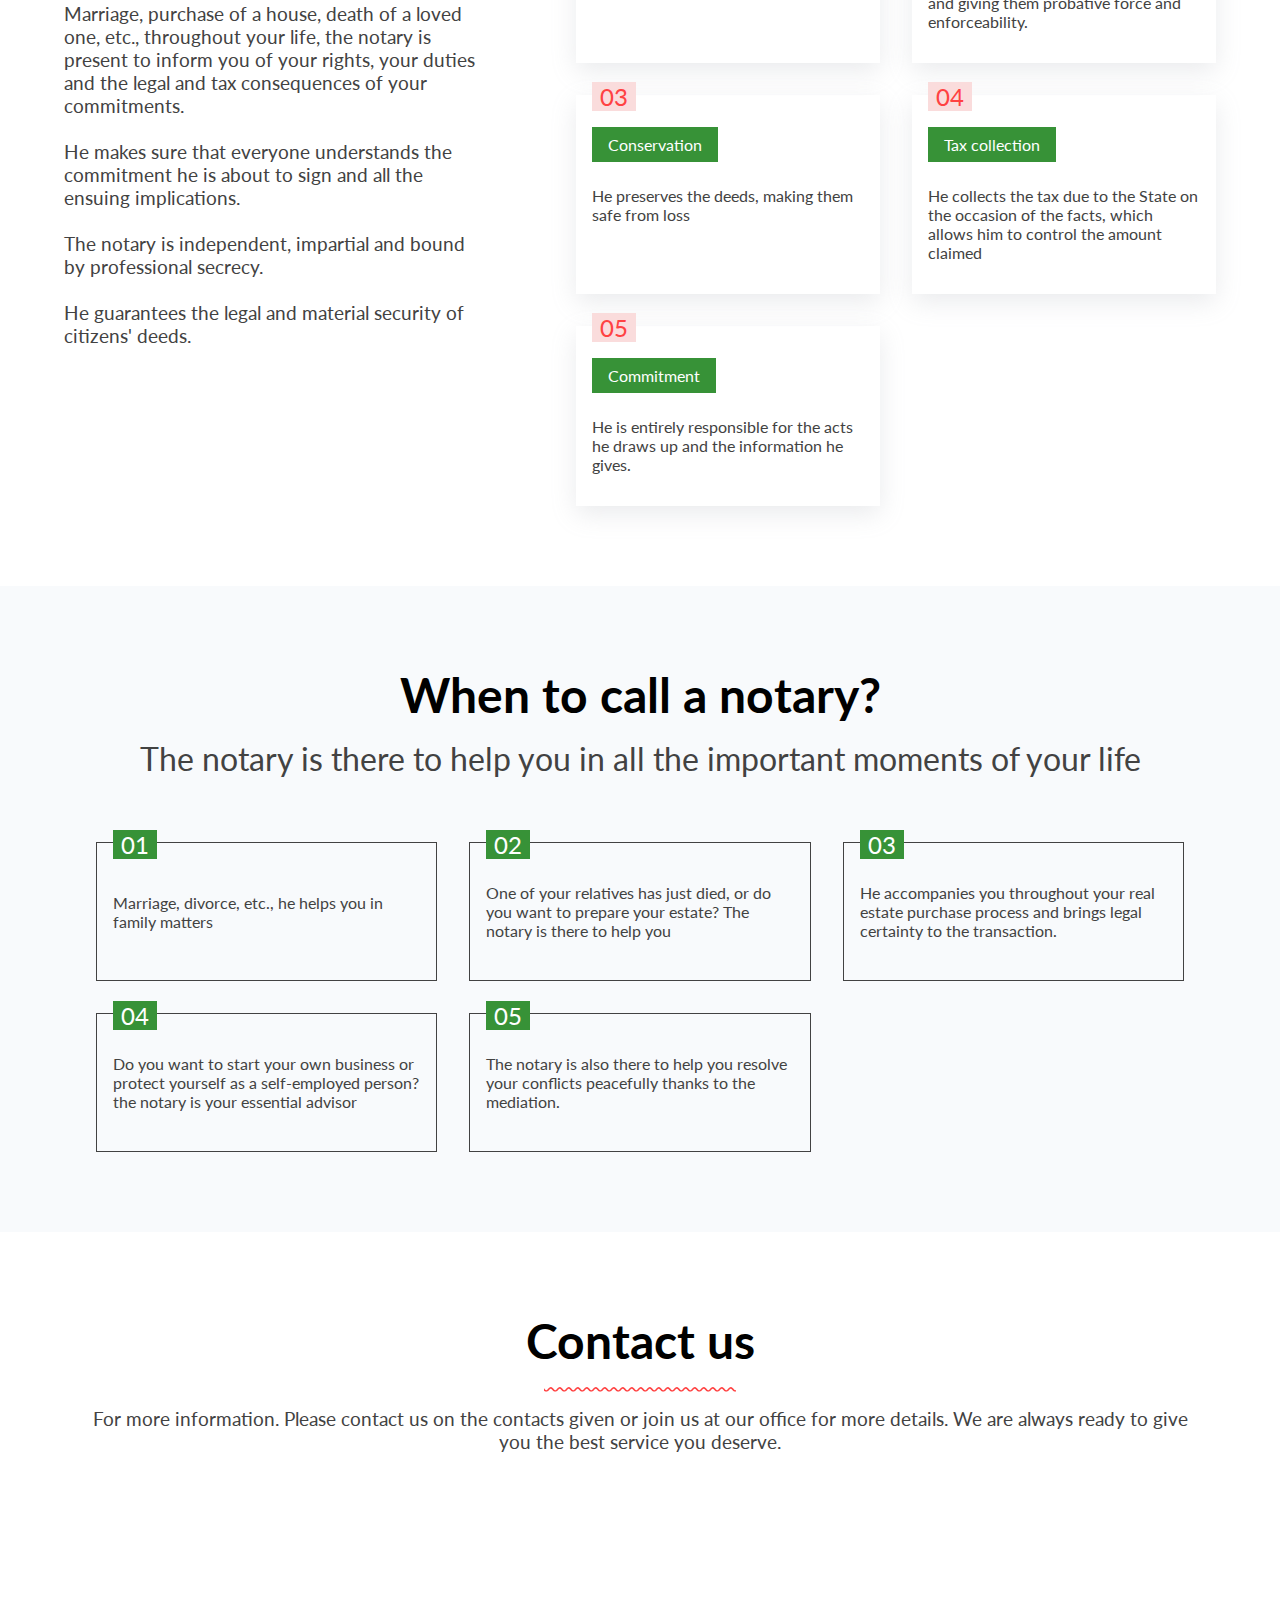
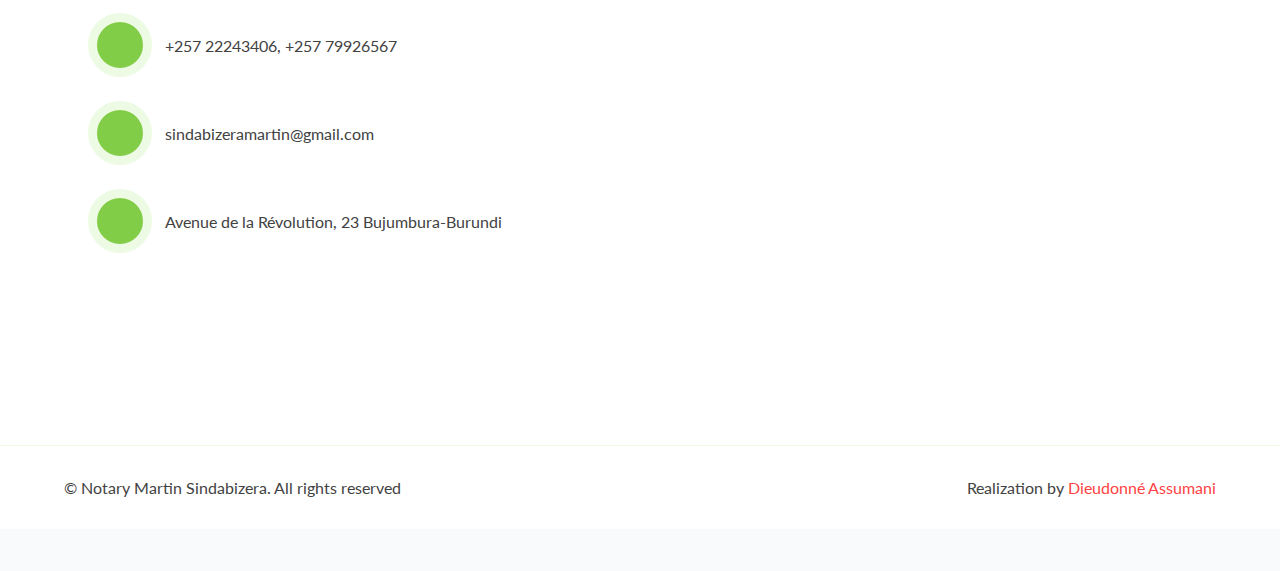
==== commit 5d615591: "update contact info" ====
--- a/index.html
+++ b/index.html
@@ -15,36 +15,11 @@
 </head>
 
 <body>
-
     <section id="home">
-        <nav>
-            <div class="nav-header">
-                <div class="social-nav">
-                    <a target="_blank" href="https://wa.me/25779925667"><i class="fa-brands fa-whatsapp"></i></a>
-                    <a target="_blank" href="tel:+25722243406"><i class="fa fa-phone"></i></a>
-
-                </div>
-
-                <div class="social-nav contact-nav">
-                    <a href="mailto:sindabizeramartin@gmail.com" class="icon-text flex column-gap-middle mail-contact">
-                        <i class="fa fa-envelope"></i>
-                        <p>sindabizeramartin@gmail.com</p>
-                    </a>
-                    <a class="icon-text flex column-gap-middle">
-                        <i class="fa fa-clock"></i>
-                        <p>Lun - Sam 8:00' - 17:00'</p>
-                    </a>
-                </div>
-            </div>
-            <div class="nav-body">
-                <a href="#about-us">À propos de nous</a>
-                <a href="#our-services">Nos services</a>
-                <a href="#contact-us">Contactez-nous</a>
-            </div>
-        </nav>
+        <nav id="nav"></nav>
         <div class="curtain"></div>
         <img src="https://thumbs.dreamstime.com/b/african-american-notary-contract-stamp-certificate-213589758.jpg"
-            alt="Notariat" />
+            alt="Notaire Sindabizera Martin" />
         <div class="presentation-box">
             <img src="https://media.istockphoto.com/id/1174056245/photo/some-moments-require-some-seriousness.jpg?s=612x612&w=0&k=20&c=dPqQQq6wiygApzSF9r72B9p6Bp4pygxm3M7aqC1oae8="
                 alt="Notaire Sindabizera Martin" />
@@ -52,7 +27,9 @@
             <p class="large-subtitle">Pour l'authenticité de vos actes</p>
         </div>
     </section>
-    <section id="about-us" class="large-title">Nous sommes un officier public et ministériel chargé d'authentifier les actes pour le compte de nos clients. Nous avons également un rôle dans la conservation des actes et le conseil juridique.</section>
+    <section id="about-us" class="large-title">Nous sommes un officier public et ministériel chargé d'authentifier les
+        actes pour le compte de nos clients. Nous avons également un rôle dans la conservation des actes et le conseil
+        juridique.</section>
     <section id="why-us">
         <div class="left-side">
             <h1 class="large-title">A quoi sert un notaire ?</h1>
@@ -136,7 +113,7 @@
             </div>
         </div>
     </section>
-    <section id="our-services" class="our_services">
+    <!-- <section id="our-services" class="our_services">
         <div class="heading_section">
             <h1 class="large-title">Nos services</h1>
             <h4 class="wave_line">------------</h4>
@@ -169,9 +146,9 @@
                 </p>
             </div>
         </div>
-    </section>
+    </section> -->
     <section id="contact-us">
-        <div class="heading_section">
+        <div id="contact-us-header" class="heading_section">
             <h1 class="large-title">Contactez-nous</h1>
             <h4 class="wave_line">--------------------------------</h4>
             <p class="p-medium">Pour plus d'informations. Veuillez nous contacter sur les contacts donnés ou nous
@@ -185,7 +162,7 @@
                         <div id="icon">
                             <i class="fa fa-phone"></i>
                         </div>
-                        <p><a href="tel:+25722243406">+257 22 24 34 06</a>, <a href="tel:+25779926567">+257 79 92 65 67</a></p>
+                        <p><a href="tel:+25722243406">+257 22243406</a>, <a href="tel:+25779926567">+257 79926567</a></p>
                     </div>
                     <div class="single-contact flex-row column-gap-middle">
                         <div id="icon">
@@ -208,9 +185,14 @@
             </div>
         </div>
     </section>
-    <div class="footer-bottom">
+    <div class="footer-bottom" id="footer-closure">
         <p>© Notaire Martin Sindabizera. Tous les droits sont réservés</p>
         <p>Réalisation par <a href="https://dieudonnecostes.github.io/" target="_blank">Dieudonné Assumani</a></p>
+    </div>
+    <script src="./js/logic.js" type="module"></script>
+    <div id="lng-manager">
+        <p id="fr-lng">Français</p>
+        <p id="en-lng">English</p>
     </div>
 </body>
 
--- a/style.css
+++ b/style.css
@@ -87,6 +87,27 @@
     overflow-x: hidden;
     column-gap: 1rem;
     position: relative;
+    align-items: flex-end;
+}
+
+#lng-manager{
+    position: sticky;
+    bottom: 0;
+    right: 2rem;
+    left: 0;
+    padding: .7rem;
+    background-color: var(--card);
+    width: fit-content;
+    box-shadow: rgba(0, 0, 0, 0.25) 0px 54px 55px, rgba(0, 0, 0, 0.12) 0px -12px 30px, rgba(0, 0, 0, 0.12) 0px 4px 6px, rgba(0, 0, 0, 0.17) 0px 12px 13px, rgba(0, 0, 0, 0.09) 0px -3px 5px;
+    display: flex;
+    column-gap: 1rem;
+    align-items: center;
+    user-select: none;
+}
+
+#lng-manager p:hover{
+    color: var(--title);
+    cursor: pointer;
 }
 
 #home {
@@ -308,6 +329,7 @@
     display: flex;
     flex-direction: column;
     row-gap: 3rem;
+    background-color: var(--card);
 }
 
 
@@ -393,6 +415,7 @@
     justify-content: space-between;
     align-items: center;
     background-color: var(--card);
+    width: 100%;
     border-top: .1rem solid var(--greenWhite);
 }
 
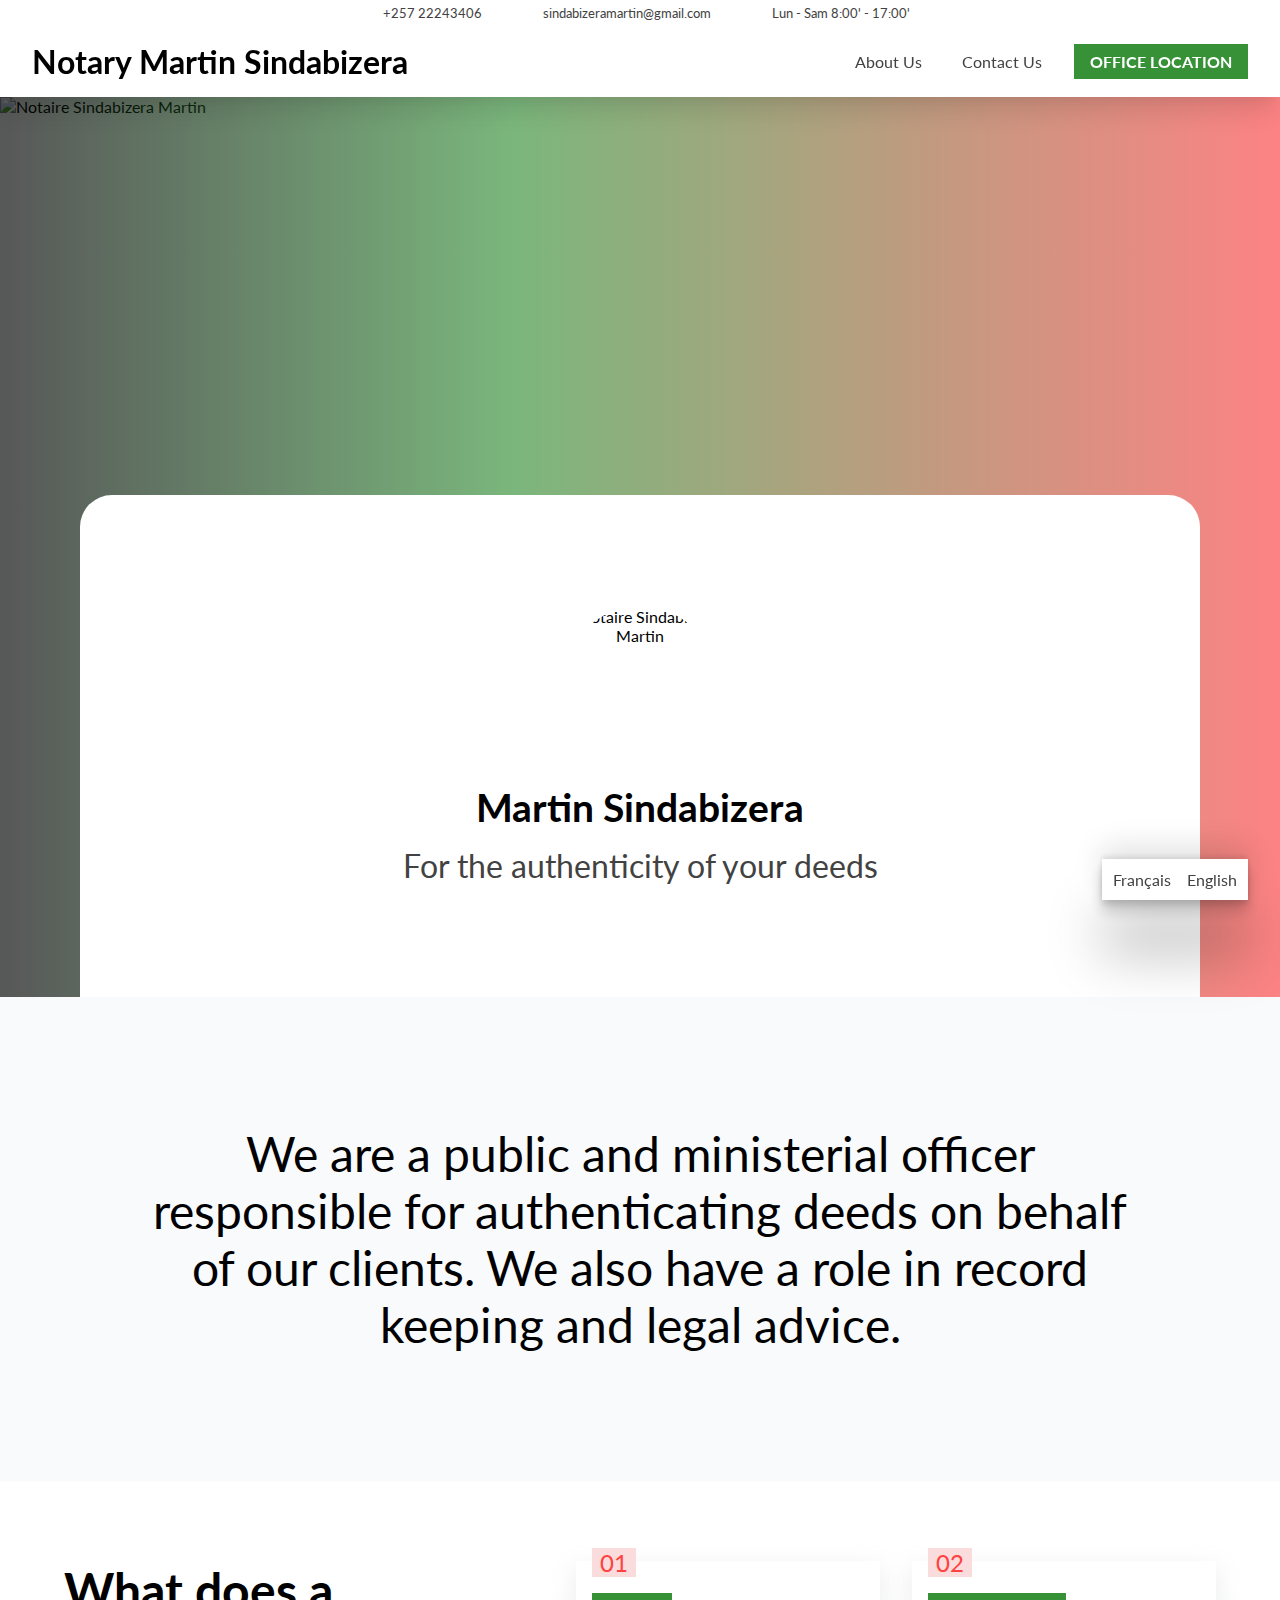
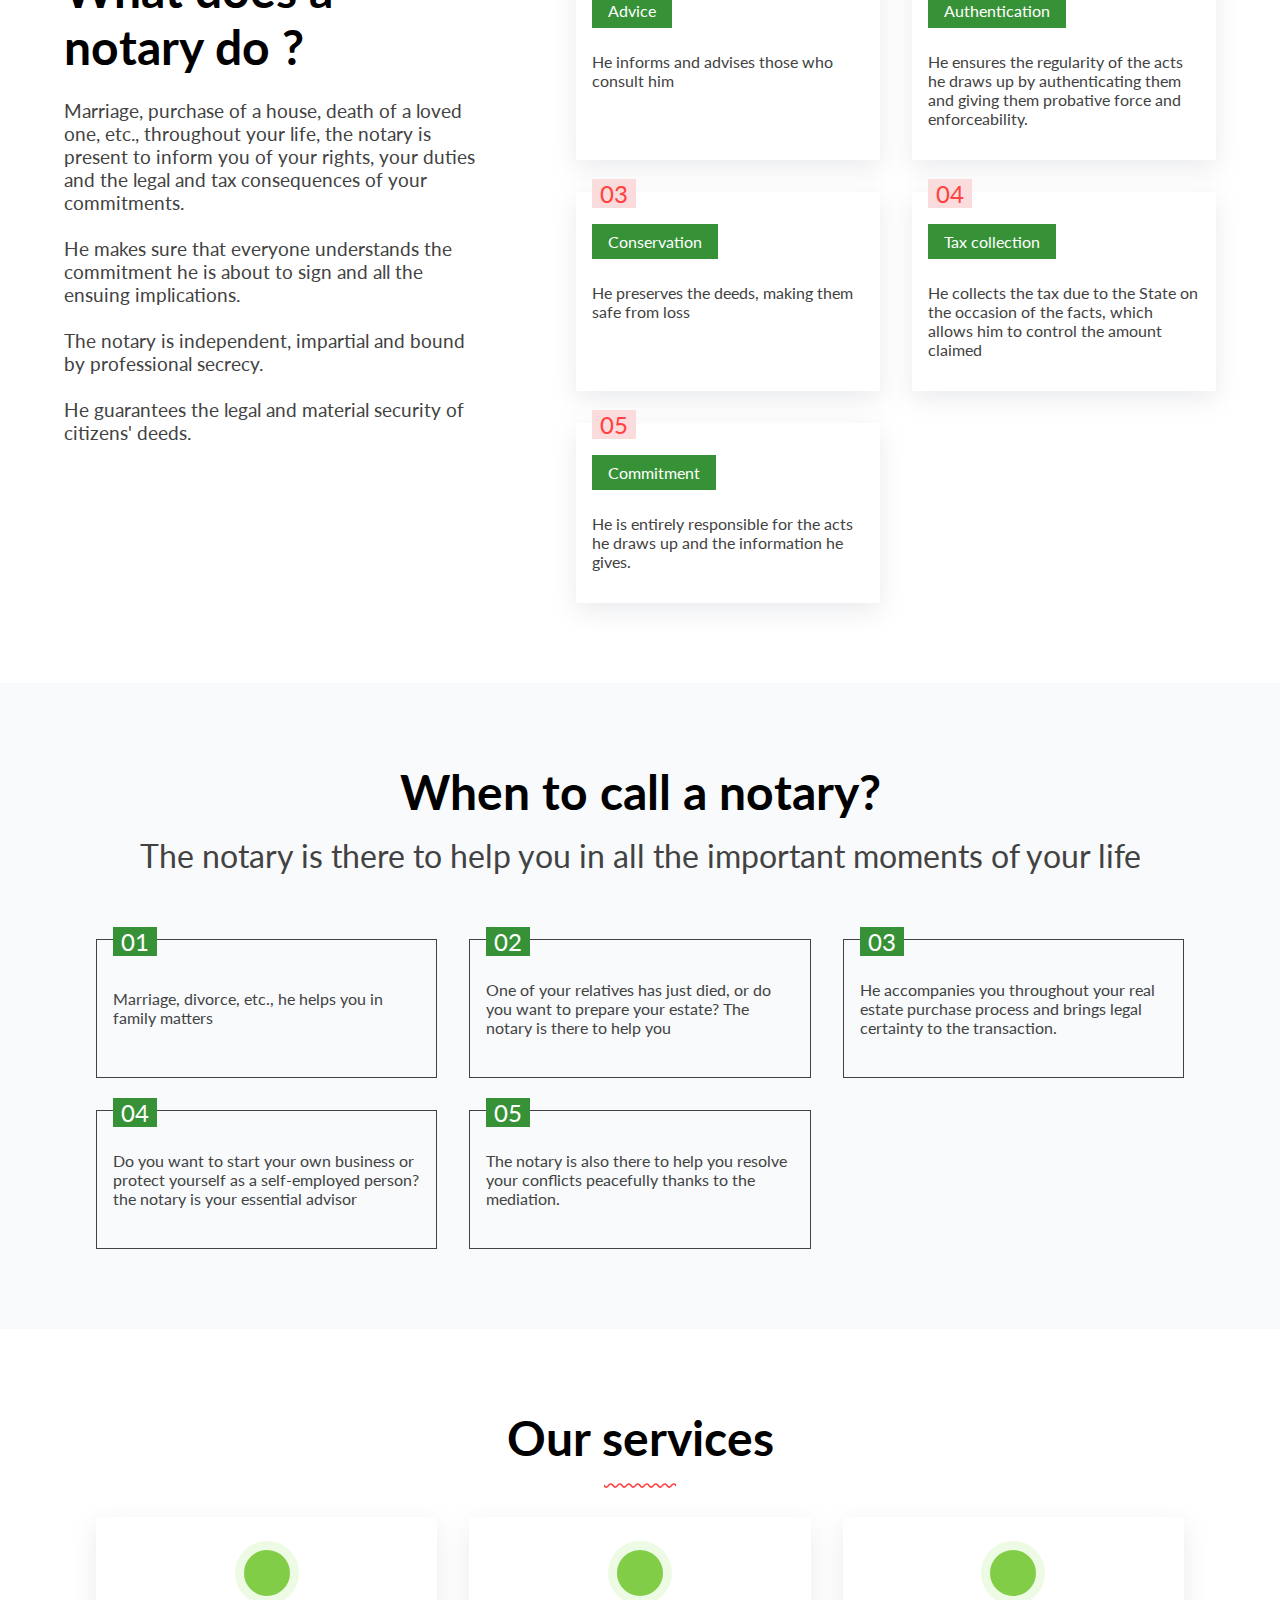
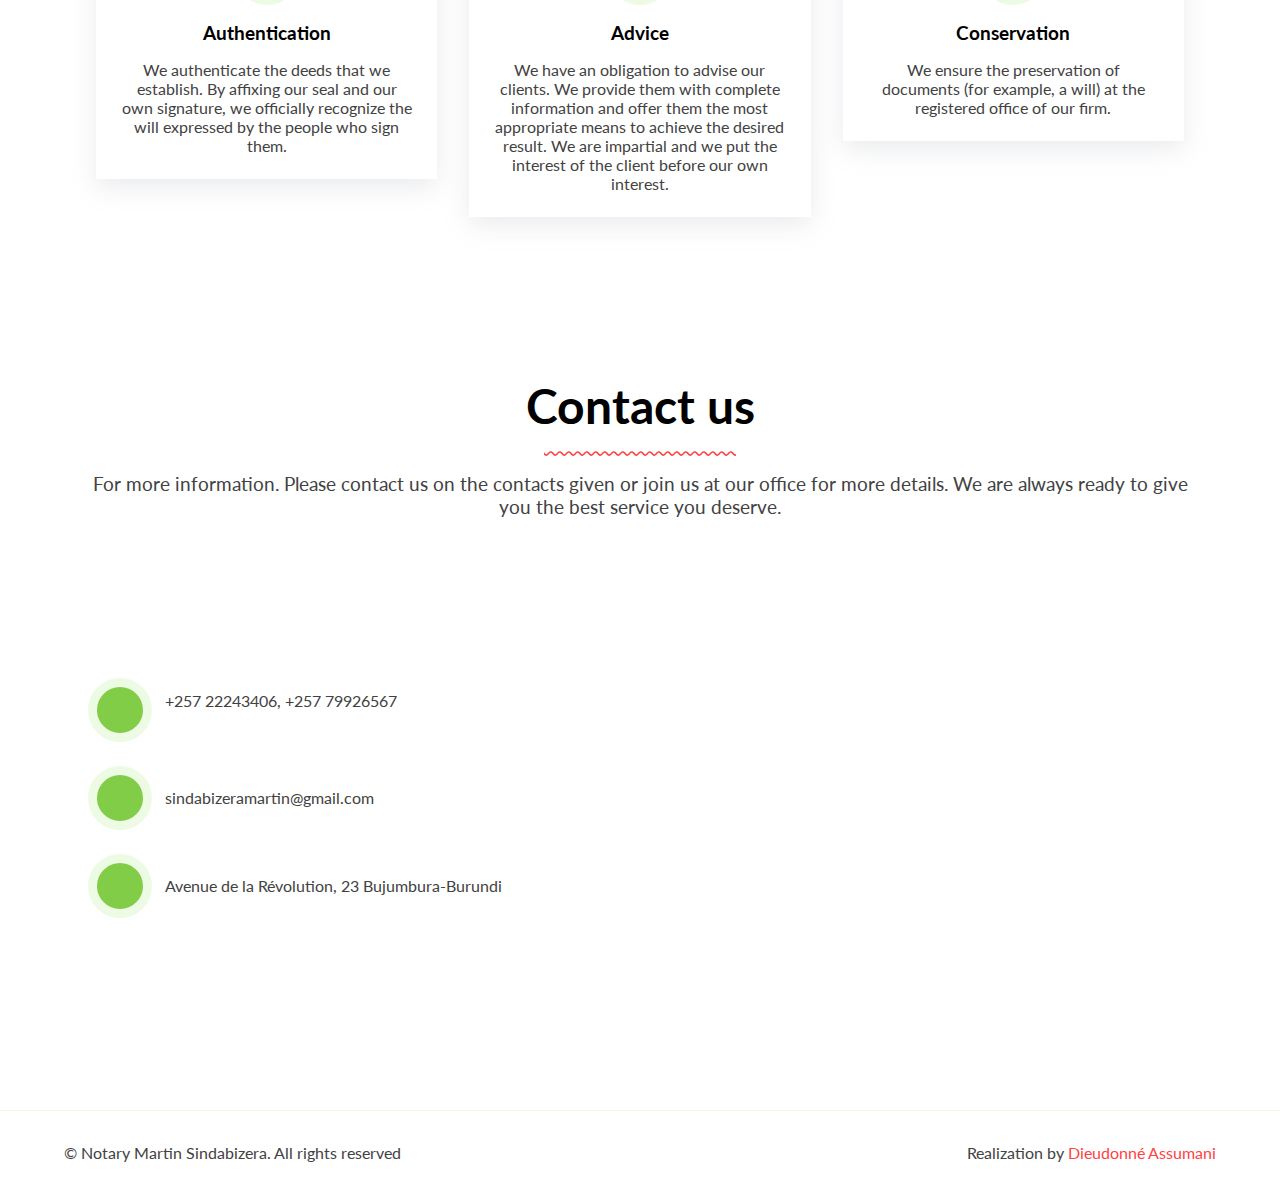
==== commit 7998dbf3: "adding nav" ====
--- a/index.html
+++ b/index.html
@@ -15,8 +15,38 @@
 </head>
 
 <body>
+    <div class="contact-info-bar flex column-gap-middle">
+        <a href="mailto:sindabizeramartin@gmail.com" class="icon-text flex column-gap-middle mail-contact">
+            <i class="fa fa-phone"></i>
+            <p>+257 22243406</p>
+        </a>
+        <a href="mailto:sindabizeramartin@gmail.com" class="icon-text flex column-gap-middle mail-contact">
+            <i class="fa fa-envelope"></i>
+            <p>sindabizeramartin@gmail.com</p>
+        </a>
+        <a class="icon-text flex column-gap-middle">
+            <i class="fa fa-clock"></i>
+            <p>Lun - Sam 8:00' - 17:00'</p>
+        </a>
+    </div>
+    <div class="side-menu">
+        <div id="nav-header" className="flex-row ">
+            <i class="fa fa-xmark action-icon" onclick="handleCloseSideMenu()"></i>
+        </div>
+        <div class="navbar"></div>
+    </div>
+    <div class="navbar"></div>
+
+    <!-- <i id="nav-open" class="fa fa-bars"></i>
+    <div class="navigation-bar column-gap-middle flex">
+        <i class="fa fa-close nav-close"></i>
+        <a href="#about-us">ABOUT US</a>
+        <a href="#our-services">SERVICES</a>
+        <a href="#contact-us">CONTACT US</a>
+        <a class="buttoned-link">OFFICE LOCATION</a>
+    </div> -->
     <section id="home">
-        <nav id="nav"></nav>
+        <!-- <nav id="nav"></nav> -->
         <div class="curtain"></div>
         <img src="https://thumbs.dreamstime.com/b/african-american-notary-contract-stamp-certificate-213589758.jpg"
             alt="Notaire Sindabizera Martin" />
@@ -113,7 +143,7 @@
             </div>
         </div>
     </section>
-    <!-- <section id="our-services" class="our_services">
+    <section id="our-services" class="our_services">
         <div class="heading_section">
             <h1 class="large-title">Nos services</h1>
             <h4 class="wave_line">------------</h4>
@@ -146,7 +176,7 @@
                 </p>
             </div>
         </div>
-    </section> -->
+    </section>
     <section id="contact-us">
         <div id="contact-us-header" class="heading_section">
             <h1 class="large-title">Contactez-nous</h1>
@@ -162,7 +192,8 @@
                         <div id="icon">
                             <i class="fa fa-phone"></i>
                         </div>
-                        <p><a href="tel:+25722243406">+257 22243406</a>, <a href="tel:+25779926567">+257 79926567</a></p>
+                        <p><a href="tel:+25722243406">+257 22243406</a>, <a href="tel:+25779926567">+257 79926567</a>
+                        </p>
                     </div>
                     <div class="single-contact flex-row column-gap-middle">
                         <div id="icon">
@@ -190,6 +221,7 @@
         <p>Réalisation par <a href="https://dieudonnecostes.github.io/" target="_blank">Dieudonné Assumani</a></p>
     </div>
     <script src="./js/logic.js" type="module"></script>
+    <script src="./js/handler.js" defer type="text/javascript"></script>
     <div id="lng-manager">
         <p id="fr-lng">Français</p>
         <p id="en-lng">English</p>
--- a/style.css
+++ b/style.css
@@ -23,6 +23,208 @@
     --highlight: white;
 }
 
+img:hover {
+    transform: scale(1.01);
+    cursor: pointer;
+}
+
+.side-menu {
+    position: fixed;
+    display: flex;
+    flex-direction: column;
+    background-color: var(--card);
+    right: 0;
+    width: 30rem;
+    box-shadow: rgba(0, 0, 0, 0.15) 0px 15px 25px, rgba(0, 0, 0, 0.05) 0px 5px 10px;
+    transform: scaleX(0);
+    transform-origin: right;
+    transition: transform 0.3s ease;
+    height: 100vh;
+    min-height: 100vh;
+    z-index: 2000;
+}
+
+.side-menu .navbar {
+    top: 5rem;
+    position: absolute;
+    display: flex;
+    flex-direction: column;
+    width: 100%;
+    align-items: flex-start;
+    row-gap: 3rem;
+    /* padding: 4rem 2rem; */
+    box-shadow: none;
+}
+
+#nav-header {
+    padding: 2rem;
+    display: flex;
+    justify-content: flex-end;
+}
+
+.side-menu #nav-icon {
+    display: none;
+}
+
+.side-menu .navbar .navbar-actions {
+    display: flex;
+    flex-direction: column;
+    row-gap: 1.5rem;
+
+}
+
+.side-menu .navbar .logo-named {
+    display: none;
+}
+
+.logo {
+    width: 6rem;
+    min-width: 6rem;
+    max-width: 6rem;
+    height: 6rem;
+    max-height: 6rem;
+    min-height: 6rem;
+    object-fit: contain;
+}
+
+.logo-named {
+    display: flex;
+    flex-direction: row;
+    column-gap: 1rem;
+    width: fit-content;
+    align-items: center;
+    white-space: nowrap;
+}
+
+.logo-named img {
+    height: 3rem;
+    max-height: 3rem;
+    border-radius: 100%;
+    width: 3rem;
+    max-width: 3rem;
+    object-fit: cover;
+}
+
+
+.action-icon {
+    font-size: larger;
+    color: var(--green);
+    cursor: pointer;
+}
+
+.navbar {
+    width: 100%;
+    position: sticky;
+    top: 0;
+    z-index: 100;
+    background-color: var(--card);
+    padding: 1rem 2rem;
+    display: flex;
+    justify-content: space-between;
+    flex-direction: row;
+    align-items: center;
+    row-gap: .7rem;
+    box-shadow: rgba(0, 0, 0, 0.1) 0px 20px 25px -5px, rgba(0, 0, 0, 0.04) 0px 10px 10px -5px;
+    z-index: 1200;
+    user-select: none;
+}
+
+.navbar-actions {
+    column-gap: 2rem;
+    flex-wrap: wrap;
+    row-gap: 1rem;
+    justify-content: flex-end;
+}
+
+.navbar-actions a,
+.close {
+    cursor: pointer;
+    width: fit-content;
+}
+
+.navbar-actions a:hover,
+.close:hover {
+    color: var(--title);
+    font-weight: 600;
+}
+
+.navbar-contact {
+    width: 100%;
+    justify-content: center;
+    align-items: center;
+}
+
+#nav-icon {
+    display: none;
+}
+.large-title {
+    font-size: clamp(2.3rem, 1.595rem + 2.76vw, 3rem);
+}
+
+.headline1 {
+    font-size: clamp(1.5rem, 1rem + 1.8vw, 2.5rem);
+}
+
+.large-subtitle {
+    font-size: clamp(1rem, 0.5856rem + 2.21vw, 2rem);
+}
+
+.p-medium {
+    font-size: clamp(1rem, 1.2rem, 2rem);
+}
+
+.navbar-actions a {
+    display: flex;
+    flex-direction: row;
+    column-gap: .5rem;
+    align-items: center;
+    white-space: nowrap;
+}
+
+.contextual-arrow,
+.product-list {
+    display: flex;
+    flex-direction: column;
+    position: relative;
+}
+
+
+.contextual-menu {
+    top: 1.8rem;
+    padding: 1rem;
+    background-color: var(--card);
+    position: absolute;
+    width: 100%;
+    min-width: fit-content;
+    box-shadow: rgba(149, 157, 165, 0.2) 0px 8px 24px;
+    display: flex;
+    flex-direction: column;
+    row-gap: 1rem;
+    transform: scaleY(0);
+    transform-origin: top;
+    transition: transform 0.3s ease;
+    z-index: 1000;
+}
+
+.contextual-arrow:hover .contextual-menu,
+.product-list:hover .contextual-menu {
+    transform: scaleY(1);
+}
+
+
+
+.buttoned-link{
+    background-color: var(--green);
+    color: white;
+    padding: .5rem 1rem;
+    font-weight: bolder;
+    cursor: pointer;
+}
+
+.buttoned-link:hover{
+    background-color: var(--greenWhite);
+}
+
 h1,
 h2,
 h3,
@@ -80,21 +282,23 @@
 
 body {
     flex-direction: column;
+    align-items: flex-end;
     display: flex;
     width: 100vw;
+    max-width: 100vw;
     height: auto;
     background-color: var(--bgColor);
     overflow-x: hidden;
     column-gap: 1rem;
     position: relative;
-    align-items: flex-end;
 }
 
 #lng-manager{
-    position: sticky;
+    position: fixed;
     bottom: 0;
+    /* left: 0; */
     right: 2rem;
-    left: 0;
+    margin: auto;
     padding: .7rem;
     background-color: var(--card);
     width: fit-content;
@@ -103,6 +307,7 @@
     column-gap: 1rem;
     align-items: center;
     user-select: none;
+    text-align: center;
 }
 
 #lng-manager p:hover{
@@ -130,7 +335,7 @@
     display: flex;
     flex-direction: column;
     justify-items: center;
-    opacity: 0.75;
+    opacity: 0.65;
     background-position: center;
     background-size: cover;
     background-repeat: no-repeat;
@@ -214,7 +419,7 @@
     left: 0;
     display: flex;
     flex-direction: column;
-    padding: 4rem;
+    padding: 7rem 3rem;
     margin: 0rem 5rem;
     justify-content: center;
     align-items: center;
@@ -540,14 +745,92 @@
 }
 
 
+.contact-info-bar{
+    width: 100%;
+    justify-content: center;
+    column-gap: 3rem;
+    background-color: var(--card);
+    padding: .3rem 5rem;
+    height: 100%;
+}
+
+.navigation-bar{
+    width: 100%;
+    justify-content: center;
+    padding: 1.3rem 5rem;
+    column-gap: 3rem;
+    position: sticky;
+    top: 0;
+    z-index: 100;
+    background-color: var(--bgColor);
+}
+
+.navigation-bar a{
+    font-weight: 900;
+}
+
+.navigation-bar a:hover{
+    color: var(--green);
+}
+
+.navigation-bar .nav-close, #nav-open{
+    /* width: 100%; */
+    display: none;
+    height: 1rem;
+    min-height: 1rem;
+    max-height: 1rem;
+}
+
+
+
 @media screen and (max-width : 1024px) {
     .nav-header {
         padding: .5rem 2rem;
     }
 
-    /* .nav-header .social-nav {
+    .navbar-actions {
         display: none;
-    } */
+    }
+
+    #nav-icon {
+        display: block;
+    }
+
+    .side-menu .navbar .navbar-actions {
+        display: flex;
+        flex-direction: column;
+        row-gap: 1.5rem;
+        align-items: flex-start;
+    }
+
+    #nav-open{
+        display: flex;
+        align-items: center;
+        text-align: center;
+        width: fit-content;
+        justify-content: end;
+        padding: 0 2rem;
+        height: 2.5rem;
+        min-height: 2.5rem;
+        width: 100%;
+        position: sticky;
+        top: 0;
+        background-color: var(--bgColor);
+        z-index: 50;
+    }
+
+    .navigation-bar{
+        flex-direction: column;
+        row-gap: 1rem;
+        padding: 0;
+        transform: scaleY(0);
+        height: 0;
+    }
+
+    .navigation-bar .nav-close{
+        display: flex;
+        justify-content: flex-end;
+    }
 
     .nav-header .contact-nav {
         display: flex;
@@ -657,6 +940,10 @@
 
     .wave_line{
         display: none;
+    }
+
+    .side-menu {
+        width: 20rem;
     }
     .presentation-box {
         margin: 0rem 1rem;
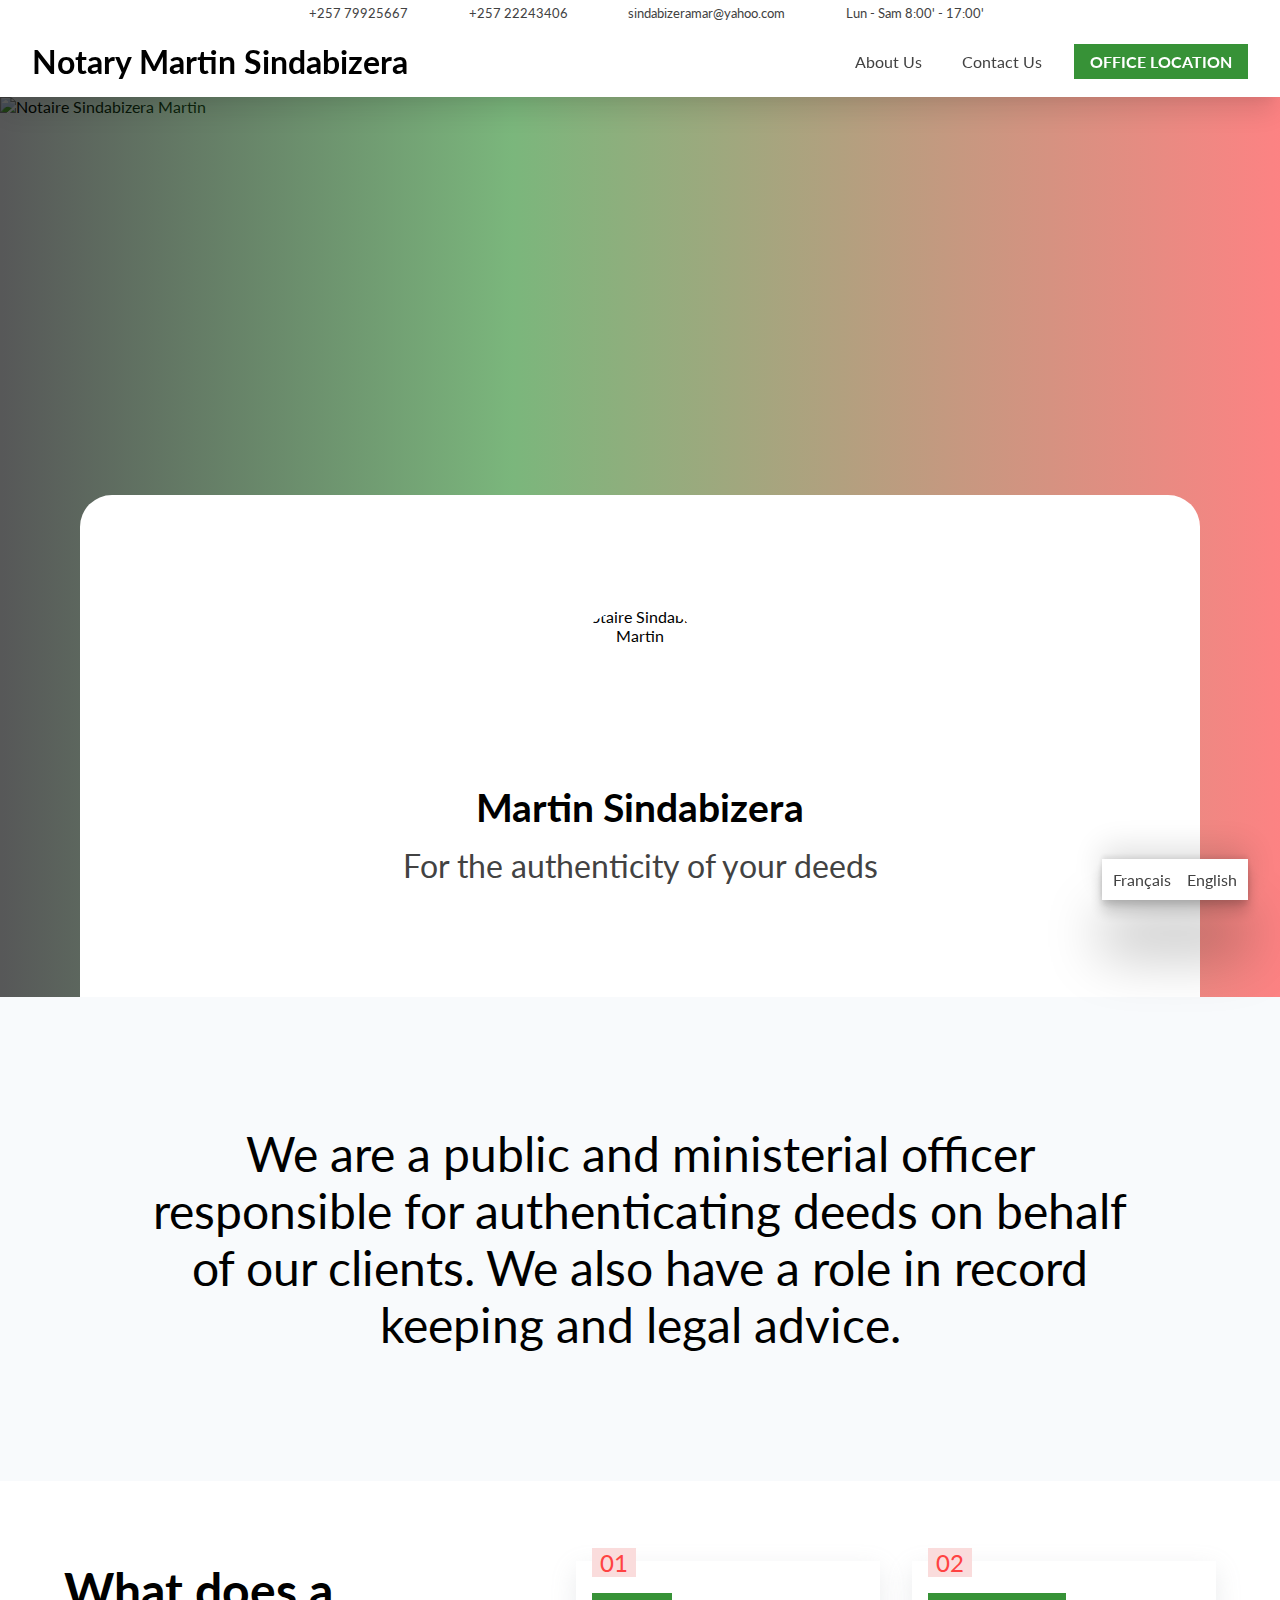
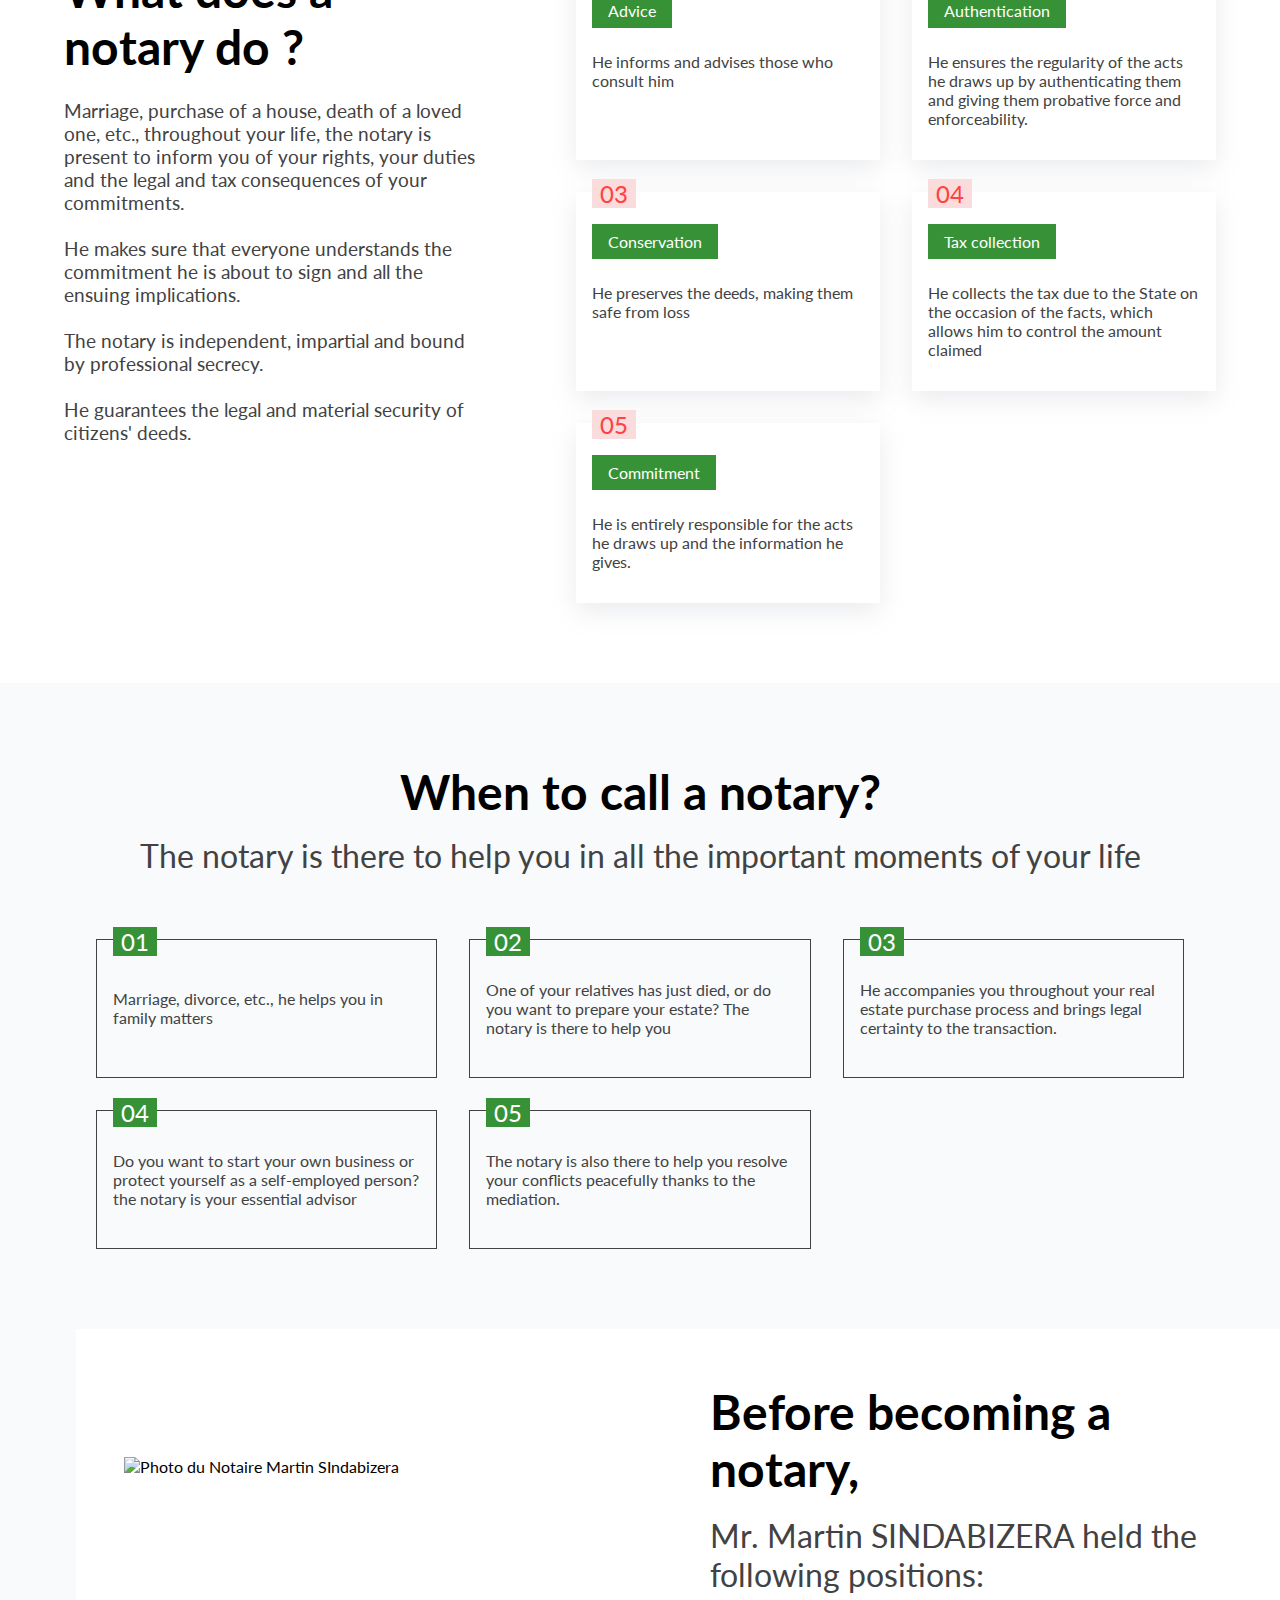
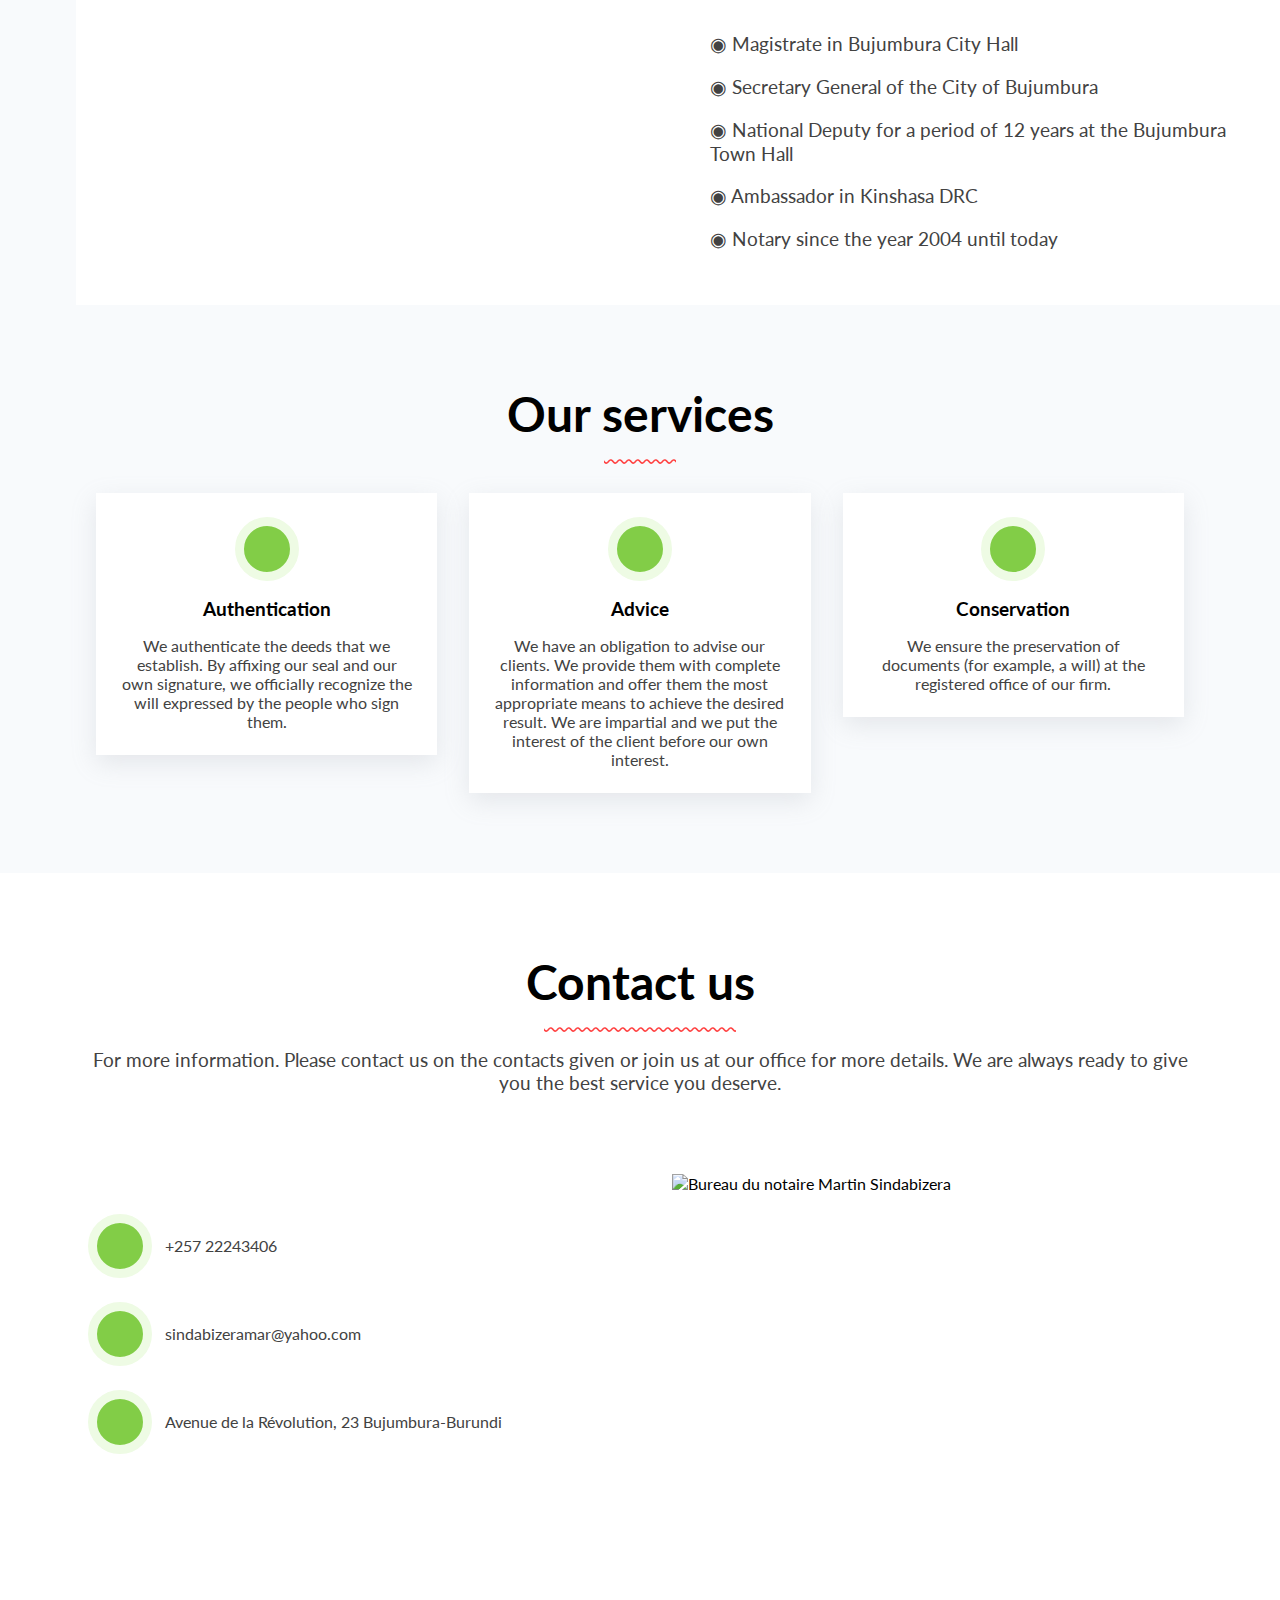
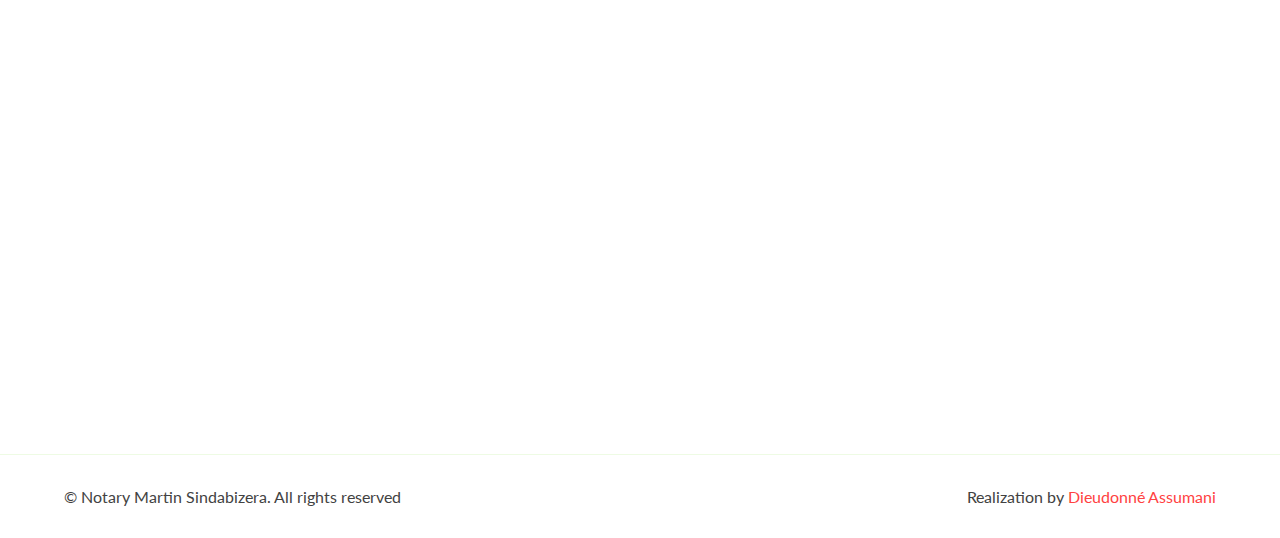
==== commit 232a2368: "adding office image" ====
--- a/index.html
+++ b/index.html
@@ -5,7 +5,7 @@
     <meta charset="UTF-8">
     <meta http-equiv="X-UA-Compatible" content="IE=edge">
     <meta name="viewport" content="width=device-width, initial-scale=1.0">
-    <title>Notaire Sindabizera Martin</title>
+    <title>Notaire Martin Sindabizera</title>
     <meta name="description" content="Officier public et ministériel chargé d'authentifier les actes pour le
     compte de nos clients. Nous avons également un rôle de conservation des actes et de conseil juridique.">
     <link rel="stylesheet" href="style.css">
@@ -16,13 +16,17 @@
 
 <body>
     <div class="contact-info-bar flex column-gap-middle">
-        <a href="mailto:sindabizeramartin@gmail.com" class="icon-text flex column-gap-middle mail-contact">
+        <a href="https://wa.me/25779925667" target="_blank" class="icon-text flex column-gap-middle mail-contact">
+            <i class="fab fa-whatsapp"></i>
+            <p>+257 79925667</p>
+        </a>
+        <a href="tel:+25722243406" class="icon-text flex column-gap-middle mail-contact">
             <i class="fa fa-phone"></i>
             <p>+257 22243406</p>
         </a>
-        <a href="mailto:sindabizeramartin@gmail.com" class="icon-text flex column-gap-middle mail-contact">
+        <a href="mailto:sindabizeramar@yahoo.com" class="icon-text flex column-gap-middle mail-contact">
             <i class="fa fa-envelope"></i>
-            <p>sindabizeramartin@gmail.com</p>
+            <p>sindabizeramar@yahoo.com</p>
         </a>
         <a class="icon-text flex column-gap-middle">
             <i class="fa fa-clock"></i>
@@ -36,22 +40,12 @@
         <div class="navbar"></div>
     </div>
     <div class="navbar"></div>
-
-    <!-- <i id="nav-open" class="fa fa-bars"></i>
-    <div class="navigation-bar column-gap-middle flex">
-        <i class="fa fa-close nav-close"></i>
-        <a href="#about-us">ABOUT US</a>
-        <a href="#our-services">SERVICES</a>
-        <a href="#contact-us">CONTACT US</a>
-        <a class="buttoned-link">OFFICE LOCATION</a>
-    </div> -->
     <section id="home">
-        <!-- <nav id="nav"></nav> -->
         <div class="curtain"></div>
-        <img src="https://thumbs.dreamstime.com/b/african-american-notary-contract-stamp-certificate-213589758.jpg"
+        <img src="https://dpictures.s3.amazonaws.com/pv-d/20230103_105622.jpg"
             alt="Notaire Sindabizera Martin" />
         <div class="presentation-box">
-            <img src="https://media.istockphoto.com/id/1174056245/photo/some-moments-require-some-seriousness.jpg?s=612x612&w=0&k=20&c=dPqQQq6wiygApzSF9r72B9p6Bp4pygxm3M7aqC1oae8="
+            <img src="https://dpictures.s3.amazonaws.com/pv-d/20230103_105622.jpg"
                 alt="Notaire Sindabizera Martin" />
             <h1 class="headline1">Notaire Martin Sindabizera</h1>
             <p class="large-subtitle">Pour l'authenticité de vos actes</p>
@@ -59,7 +53,8 @@
     </section>
     <section id="about-us" class="large-title">Nous sommes un officier public et ministériel chargé d'authentifier les
         actes pour le compte de nos clients. Nous avons également un rôle dans la conservation des actes et le conseil
-        juridique.</section>
+        juridique.
+    </section>
     <section id="why-us">
         <div class="left-side">
             <h1 class="large-title">A quoi sert un notaire ?</h1>
@@ -143,6 +138,28 @@
             </div>
         </div>
     </section>
+    <section id="resume">
+        <div class="duo">
+            <div class="duo-left">
+                <img class="img-right notaire-img" alt="Photo du Notaire Martin SIndabizera" src="https://dpictures.s3.amazonaws.com/pv-d/20230103_105622.jpg"/>
+            </div>
+            <div class="duo-right">
+                <h1 class="large-title">Avant de devenir notaire</h1>
+                <br/>
+                <p class="large-subtitle">Mr Martin SINDABIZERA a occupé les postes suivants :</p>
+                <br/><br/>
+                <p class="p-medium">◉ Magistrat en Mairie de Bujumbura</p>
+                <br/>
+                <p class="p-medium">◉ Secretaire General de la Mairie de Bujumbura</p>
+                <br/>
+                <p class="p-medium">◉ Depute pendant 12 ans en Mairie de Bujumbura</p>
+                <br/>
+                <p class="p-medium">◉ Ambassadeur a Kinshasa RDC</p>
+                <br/>
+                <p class="p-medium">◉ Notaire depuis l'an 2004 jusqua'a ce jour</p>
+            </div>
+        </div>
+    </section>
     <section id="our-services" class="our_services">
         <div class="heading_section">
             <h1 class="large-title">Nos services</h1>
@@ -192,14 +209,13 @@
                         <div id="icon">
                             <i class="fa fa-phone"></i>
                         </div>
-                        <p><a href="tel:+25722243406">+257 22243406</a>, <a href="tel:+25779926567">+257 79926567</a>
-                        </p>
+                        <p><a href="tel:+25722243406">+257 22243406</a></p>
                     </div>
                     <div class="single-contact flex-row column-gap-middle">
                         <div id="icon">
                             <i class="fa fa-envelope"></i>
                         </div>
-                        <p><a href="mailto:sindabizeramartin@gmail.com">sindabizeramartin@gmail.com</a></p>
+                        <p><a href="mailto:sindabizeramar@yahoo.com">sindabizeramar@yahoo.com</a></p>
                     </div>
                     <div class="single-contact flex-row column-gap-middle">
                         <div id="icon">
@@ -210,11 +226,12 @@
                 </div>
             </div>
             <div class="duo-right">
-                <iframe title="Map" width="100%" height="20rem" id="gmap_canvas"
-                    src="https://maps.google.com/maps?q=Avenue de la Révolution, 23 Bujumbura-Burundi&t=&z=17&ie=UTF8&iwloc=&output=embed"
-                    frameBorder="0" scrolling="no" marginHeight="0" marginWidth="0"></iframe>
-            </div>
-        </div>
+                <img class="img-right" src="https://dpictures.s3.amazonaws.com/pv-d/IMG-20230103-WA0018.jpg" alt="Bureau du notaire Martin Sindabizera"/>
+            </div>
+        </div>
+        <iframe title="Map" width="100%" height="20rem" id="gmap_canvas"
+            src="https://maps.google.com/maps?ll=-3.3863150,29.3620673&q=Avenue de la Révolution, 23 Bujumbura-Burundi&t=&z=17&ie=UTF8&iwloc=&output=embed"
+            frameBorder="0" scrolling="no" marginHeight="0" marginWidth="0"></iframe>
     </section>
     <div class="footer-bottom" id="footer-closure">
         <p>© Notaire Martin Sindabizera. Tous les droits sont réservés</p>
--- a/style.css
+++ b/style.css
@@ -455,7 +455,7 @@
     align-items: center;
     padding: 5rem;
     row-gap: 2rem;
-    background-color: var(--card);
+    background-color: var(--bgColor);
 }
 
 #icon {
@@ -527,6 +527,7 @@
     width: fit-content;
     text-align: center;
     box-shadow: rgba(149, 157, 165, 0.2) 0px 8px 24px;
+    background-color: var(--card);
 }
 
 #contact-us {
@@ -781,6 +782,21 @@
     max-height: 1rem;
 }
 
+.img-right{
+    height: 20rem;
+    width: 100%;
+    max-width: 100%;
+    min-width: 100%;
+    object-fit: fill;
+}
+
+.notaire-img{
+    object-fit: cover;
+}
+
+#resume{
+    background-color: var(--card);
+}
 
 
 @media screen and (max-width : 1024px) {
@@ -940,6 +956,10 @@
 
     .wave_line{
         display: none;
+    }
+
+    .contact-info-bar{
+        column-gap: .8rem;
     }
 
     .side-menu {
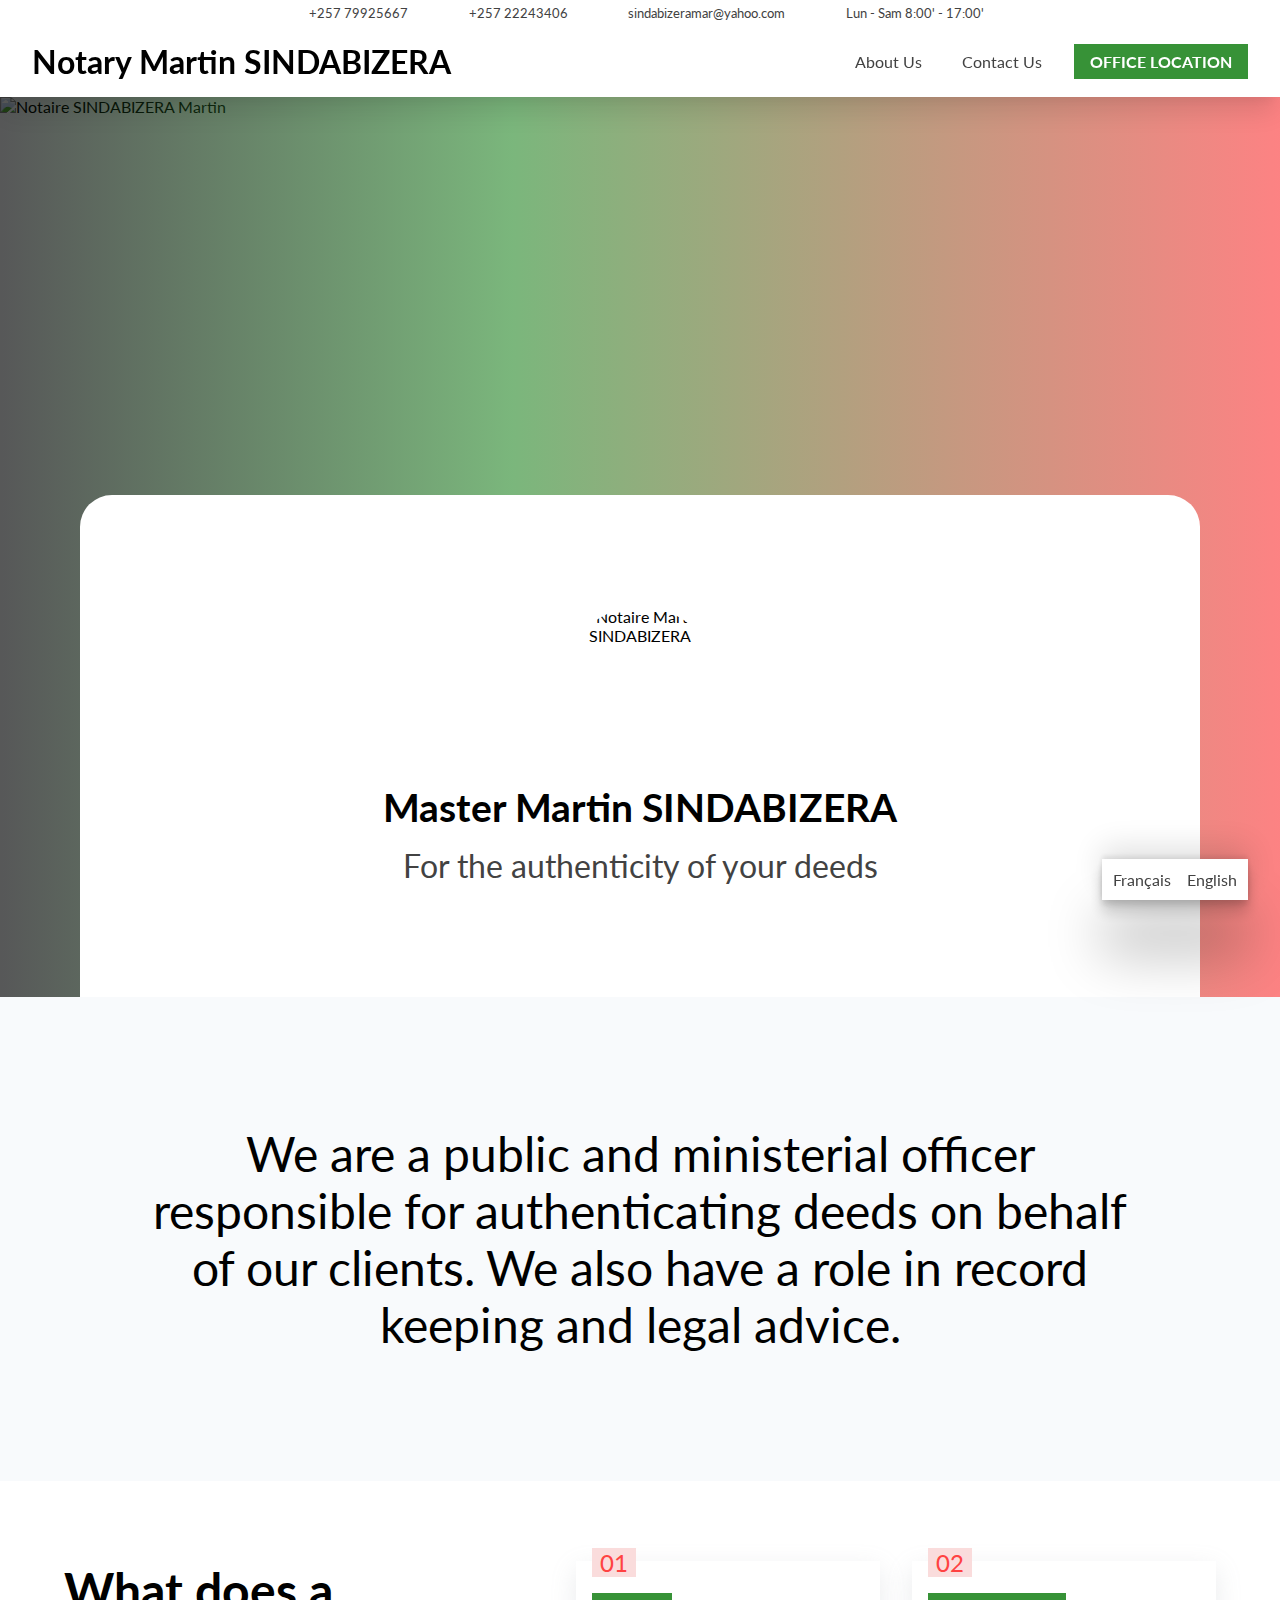
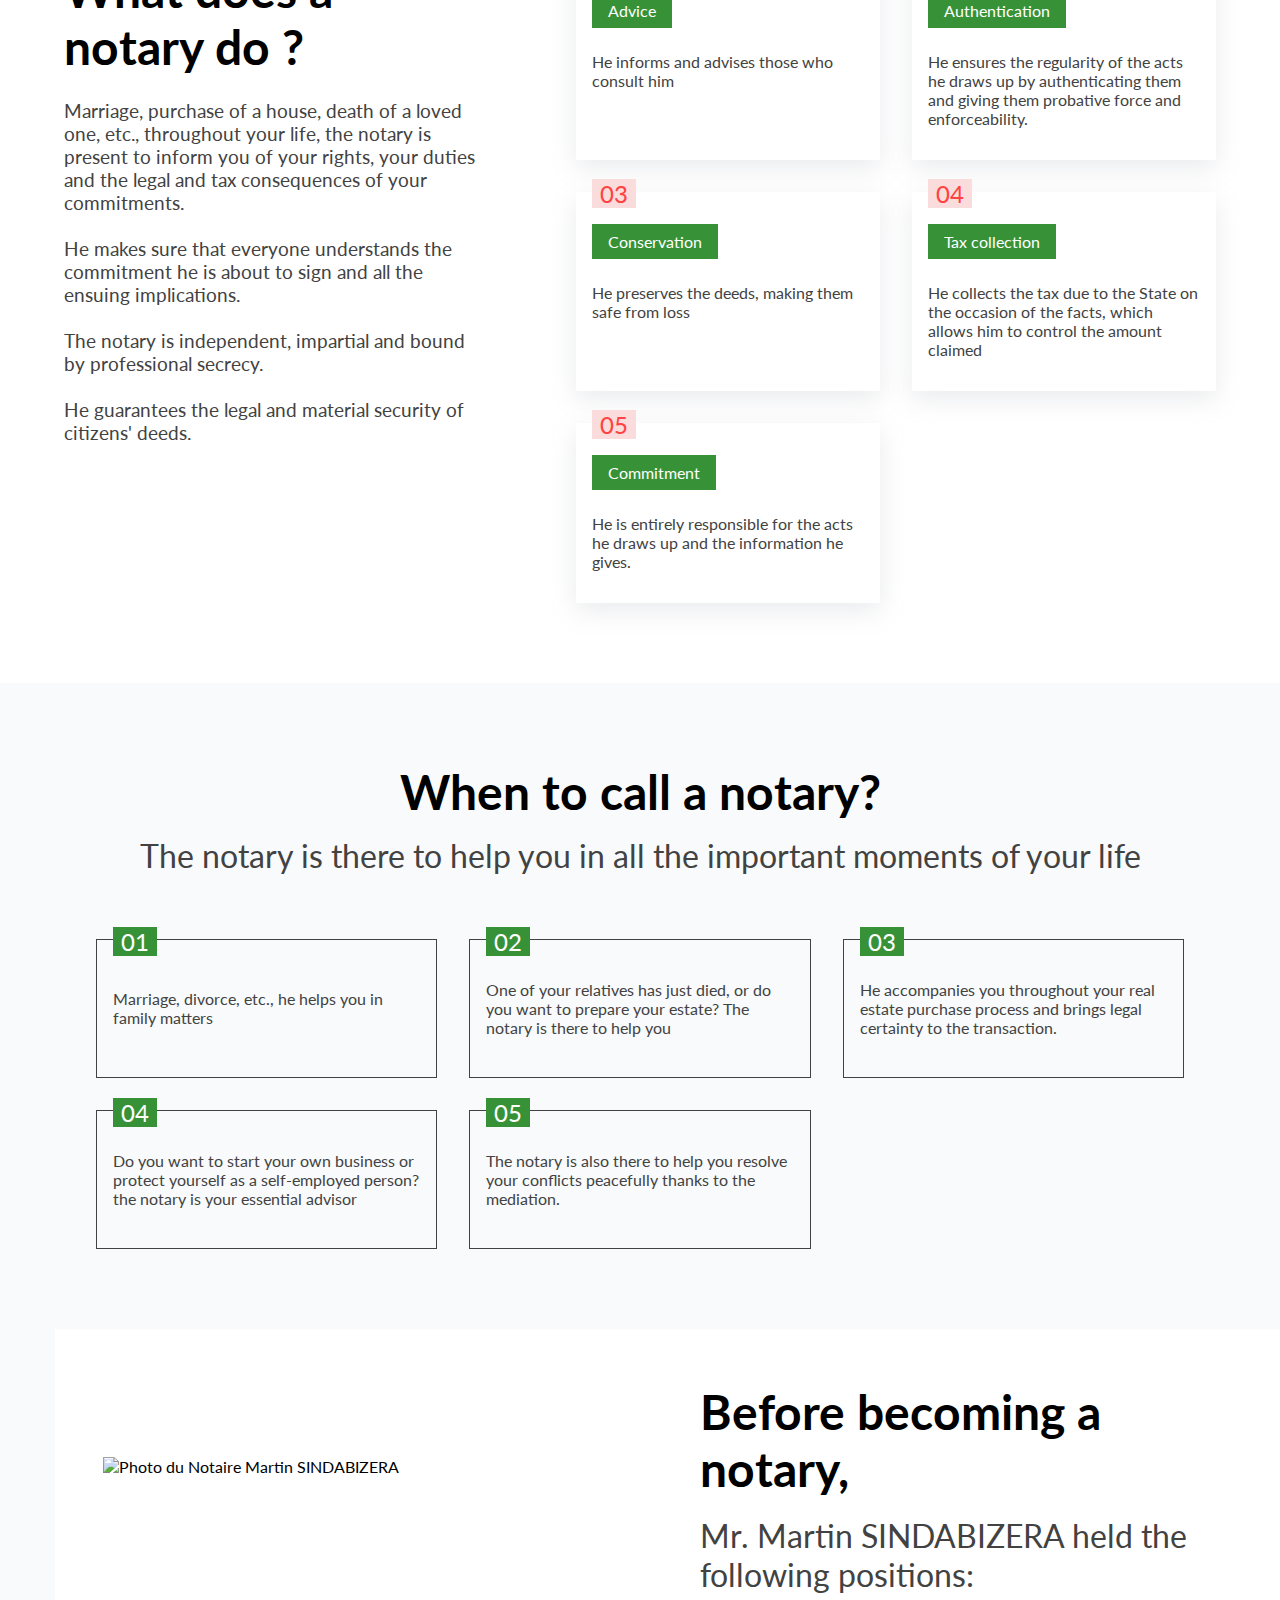
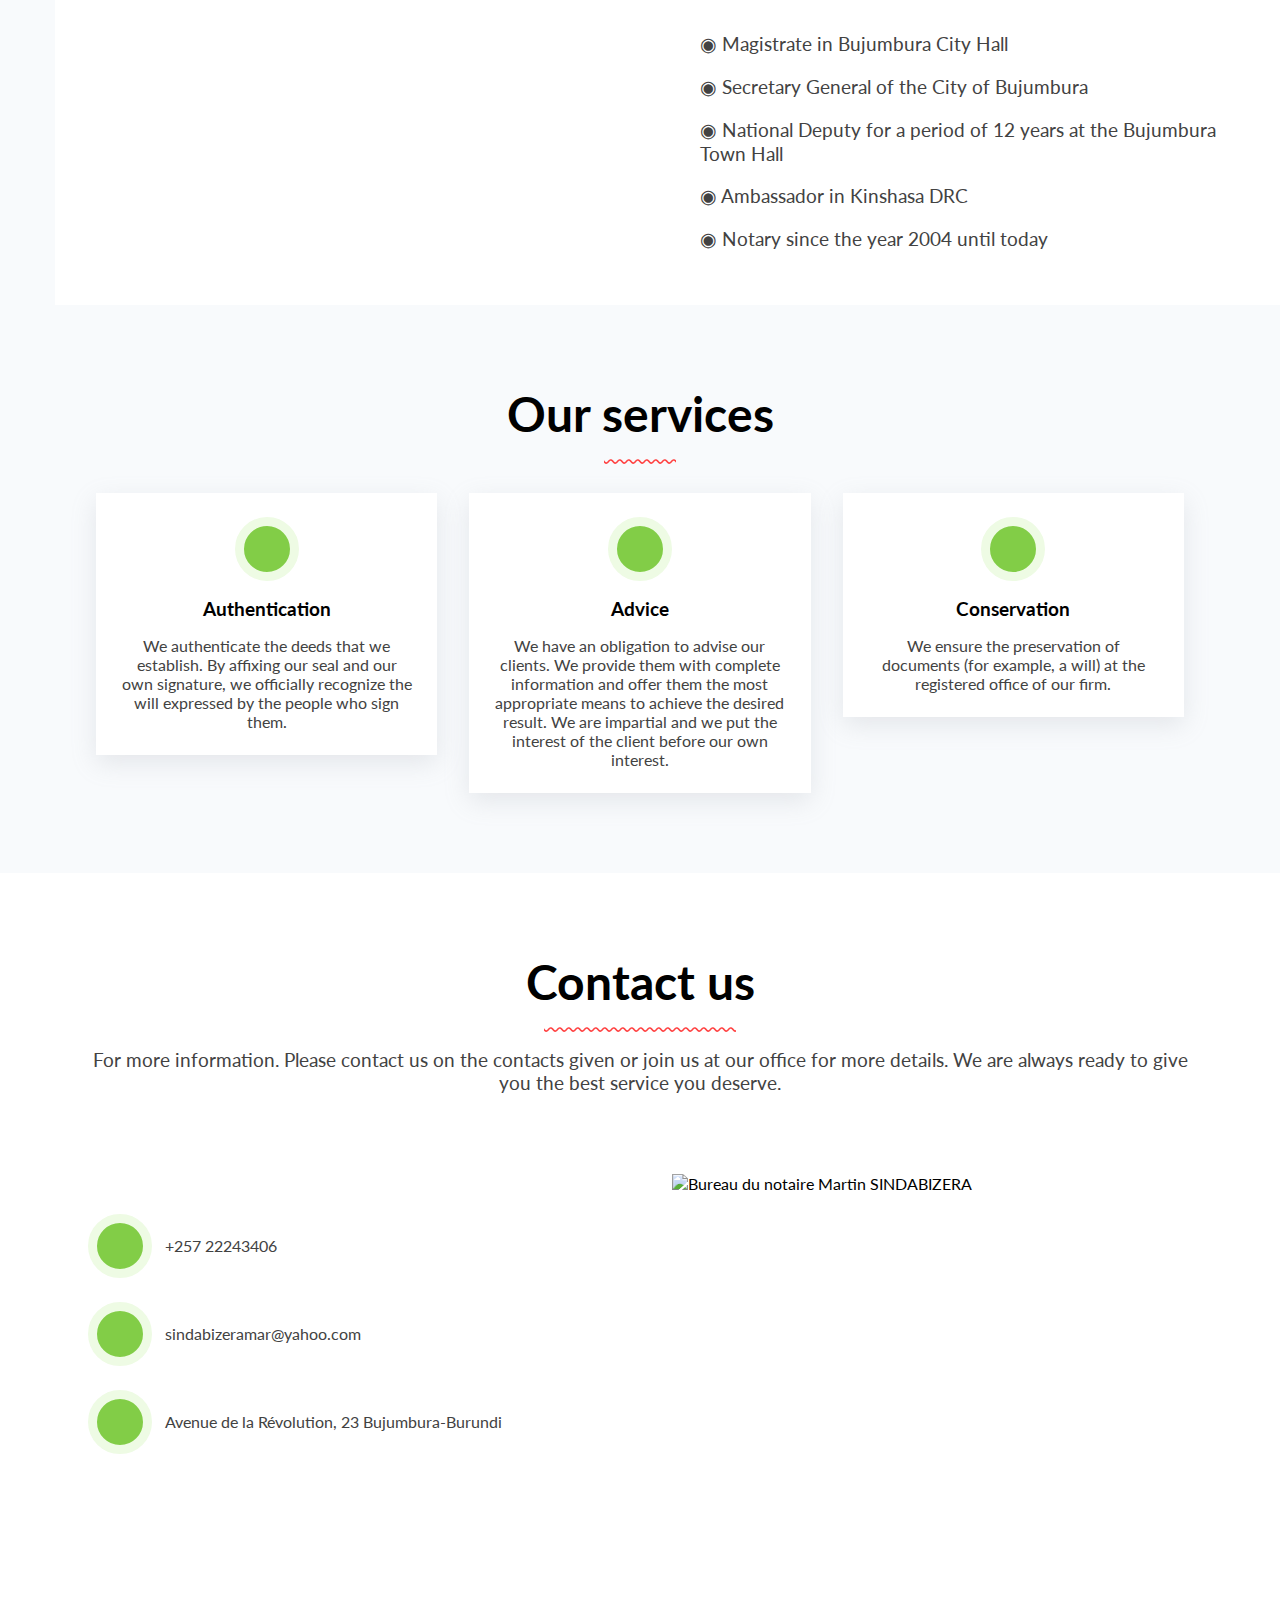
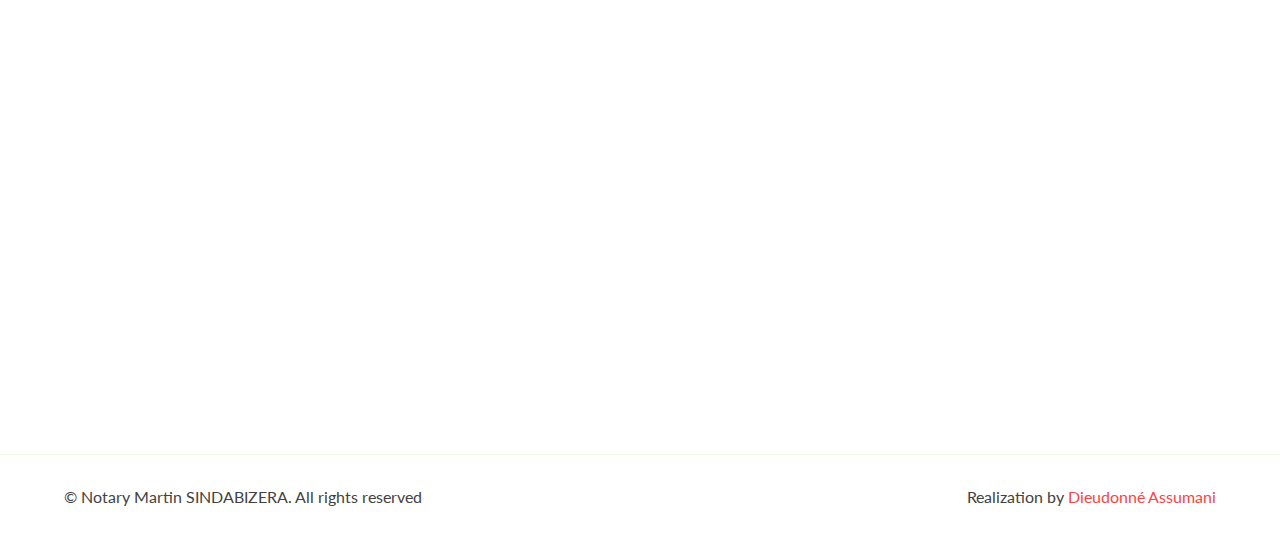
==== commit 9eeb69d6: "adding office image" ====
--- a/index.html
+++ b/index.html
@@ -5,13 +5,17 @@
     <meta charset="UTF-8">
     <meta http-equiv="X-UA-Compatible" content="IE=edge">
     <meta name="viewport" content="width=device-width, initial-scale=1.0">
-    <title>Notaire Martin Sindabizera</title>
+    <title>Notaire Martin SINDABIZERA</title>
     <meta name="description" content="Officier public et ministériel chargé d'authentifier les actes pour le
     compte de nos clients. Nous avons également un rôle de conservation des actes et de conseil juridique.">
     <link rel="stylesheet" href="style.css">
     <link rel="stylesheet" href="https://cdnjs.cloudflare.com/ajax/libs/font-awesome/6.1.1/css/all.min.css"
         integrity="sha512-KfkfwYDsLkIlwQp6LFnl8zNdLGxu9YAA1QvwINks4PhcElQSvqcyVLLD9aMhXd13uQjoXtEKNosOWaZqXgel0g=="
         crossorigin="anonymous" referrerpolicy="no-referrer" />
+    <link rel="apple-touch-icon" sizes="180x180" href="./favicon/apple-touch-icon.png">
+    <link rel="icon" type="image/png" sizes="32x32" href="./favicon/favicon-32x32.png">
+    <link rel="icon" type="image/png" sizes="16x16" href="./favicon/favicon-16x16.png">
+    <link rel="manifest" href="./favicon/site.webmanifest">
 </head>
 
 <body>
@@ -42,12 +46,10 @@
     <div class="navbar"></div>
     <section id="home">
         <div class="curtain"></div>
-        <img src="https://dpictures.s3.amazonaws.com/pv-d/20230103_105622.jpg"
-            alt="Notaire Sindabizera Martin" />
+        <img src="https://dpictures.s3.amazonaws.com/pv-d/20230103_105622.jpg" alt="Notaire SINDABIZERA Martin" />
         <div class="presentation-box">
-            <img src="https://dpictures.s3.amazonaws.com/pv-d/20230103_105622.jpg"
-                alt="Notaire Sindabizera Martin" />
-            <h1 class="headline1">Notaire Martin Sindabizera</h1>
+            <img src="https://dpictures.s3.amazonaws.com/pv-d/20230103_105622.jpg" alt="Notaire SINDABIZERA Martin" />
+            <h1 class="headline1">Notaire Martin SINDABIZERA</h1>
             <p class="large-subtitle">Pour l'authenticité de vos actes</p>
         </div>
     </section>
@@ -141,21 +143,22 @@
     <section id="resume">
         <div class="duo">
             <div class="duo-left">
-                <img class="img-right notaire-img" alt="Photo du Notaire Martin SIndabizera" src="https://dpictures.s3.amazonaws.com/pv-d/20230103_105622.jpg"/>
+                <img class="img-right notaire-img" alt="Photo du Notaire Martin SINDABIZERA"
+                    src="https://dpictures.s3.amazonaws.com/pv-d/20230103_105622.jpg" />
             </div>
             <div class="duo-right">
                 <h1 class="large-title">Avant de devenir notaire</h1>
-                <br/>
+                <br />
                 <p class="large-subtitle">Mr Martin SINDABIZERA a occupé les postes suivants :</p>
-                <br/><br/>
+                <br /><br />
                 <p class="p-medium">◉ Magistrat en Mairie de Bujumbura</p>
-                <br/>
+                <br />
                 <p class="p-medium">◉ Secretaire General de la Mairie de Bujumbura</p>
-                <br/>
+                <br />
                 <p class="p-medium">◉ Depute pendant 12 ans en Mairie de Bujumbura</p>
-                <br/>
+                <br />
                 <p class="p-medium">◉ Ambassadeur a Kinshasa RDC</p>
-                <br/>
+                <br />
                 <p class="p-medium">◉ Notaire depuis l'an 2004 jusqua'a ce jour</p>
             </div>
         </div>
@@ -226,7 +229,8 @@
                 </div>
             </div>
             <div class="duo-right">
-                <img class="img-right" src="https://dpictures.s3.amazonaws.com/pv-d/IMG-20230103-WA0018.jpg" alt="Bureau du notaire Martin Sindabizera"/>
+                <img class="img-right" src="https://dpictures.s3.amazonaws.com/pv-d/IMG-20230103-WA0018.jpg"
+                    alt="Bureau du notaire Martin SINDABIZERA" />
             </div>
         </div>
         <iframe title="Map" width="100%" height="20rem" id="gmap_canvas"
@@ -234,7 +238,7 @@
             frameBorder="0" scrolling="no" marginHeight="0" marginWidth="0"></iframe>
     </section>
     <div class="footer-bottom" id="footer-closure">
-        <p>© Notaire Martin Sindabizera. Tous les droits sont réservés</p>
+        <p>© Notaire Martin SINDABIZERA. Tous les droits sont réservés</p>
         <p>Réalisation par <a href="https://dieudonnecostes.github.io/" target="_blank">Dieudonné Assumani</a></p>
     </div>
     <script src="./js/logic.js" type="module"></script>
--- a/style.css
+++ b/style.css
@@ -796,6 +796,10 @@
 
 #resume{
     background-color: var(--card);
+}
+
+#resume .duo-right{
+    padding: 2rem;
 }
 
 
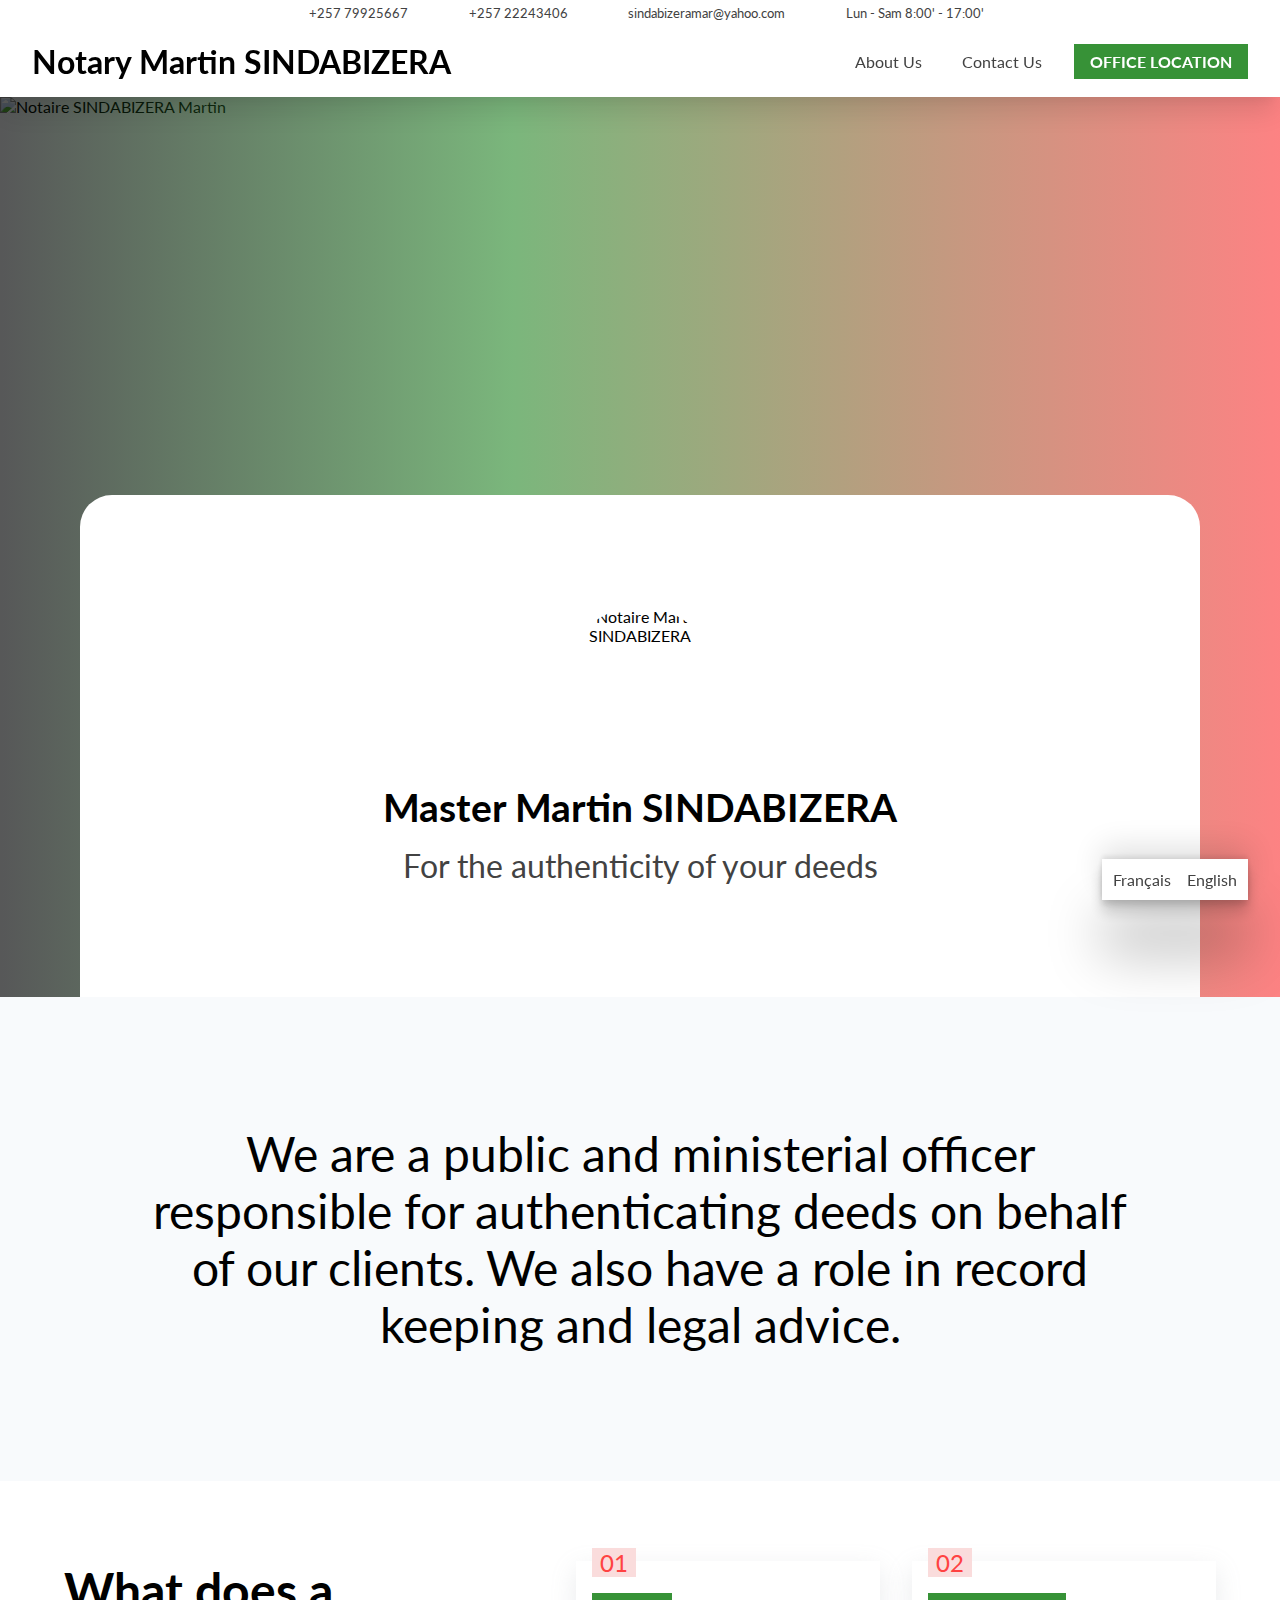
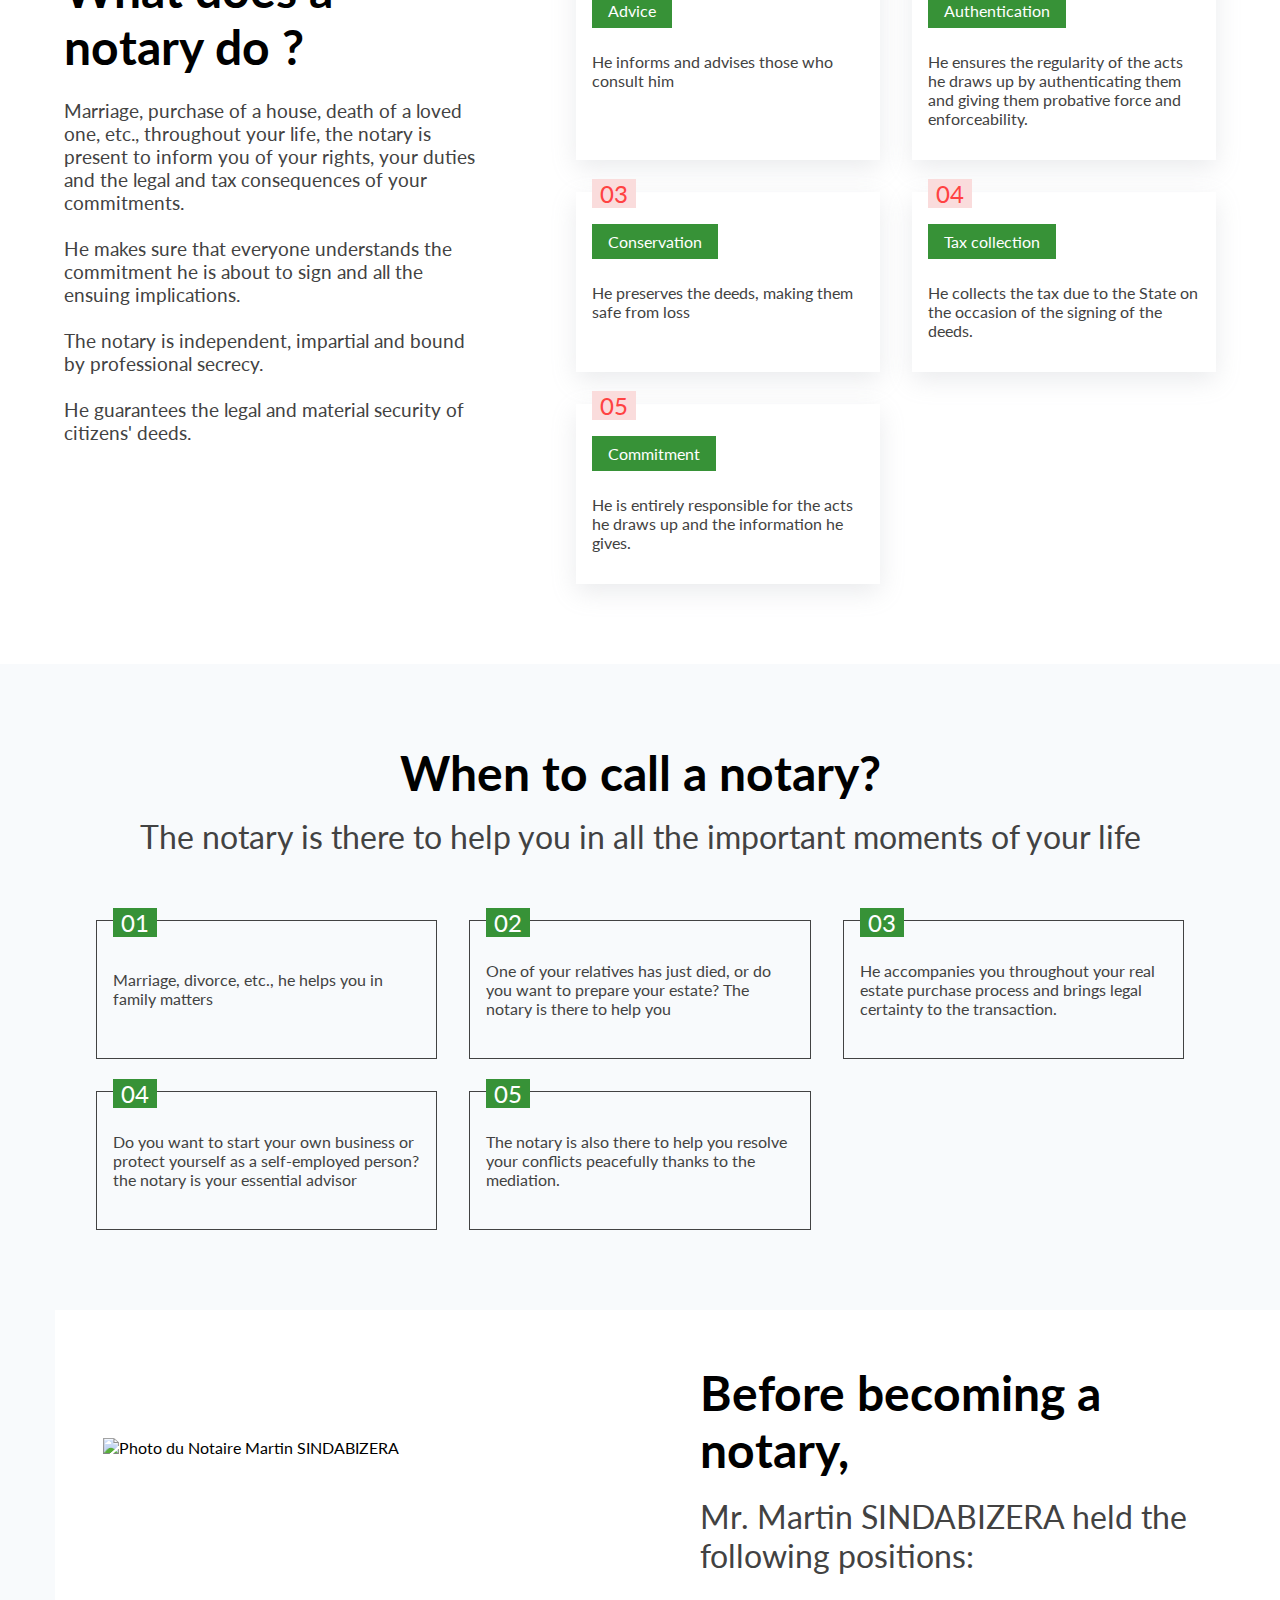
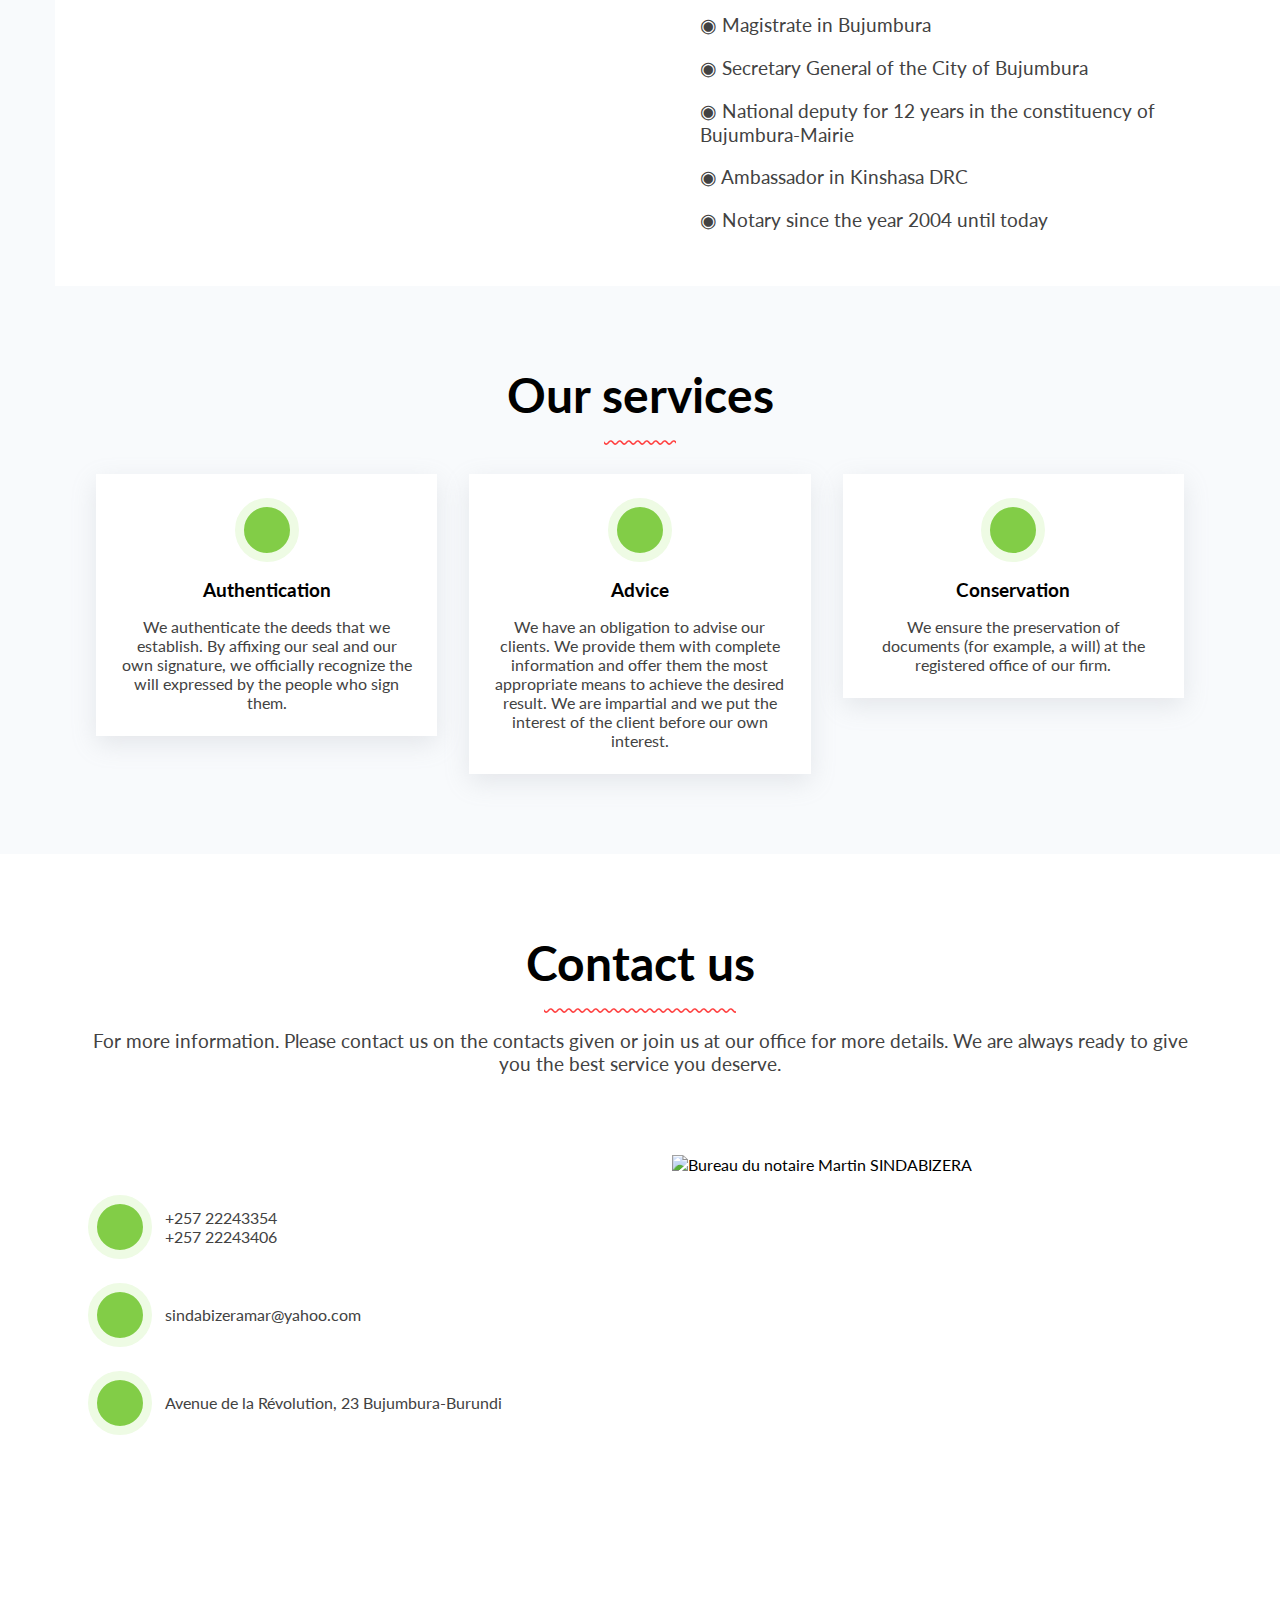
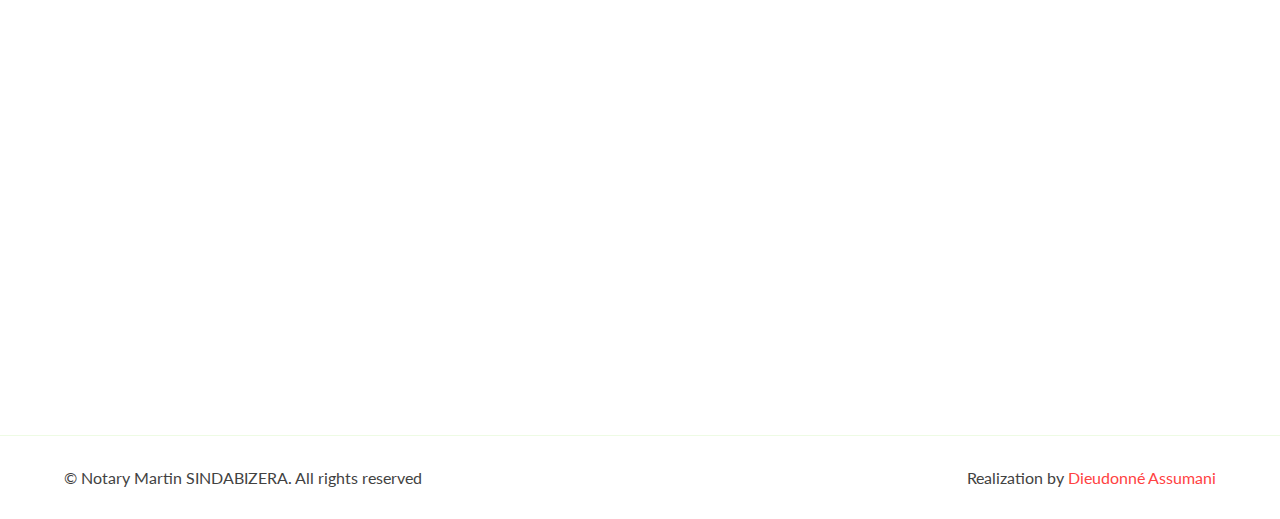
==== commit adc68f4d: "adding office image" ====
--- a/index.html
+++ b/index.html
@@ -212,7 +212,7 @@
                         <div id="icon">
                             <i class="fa fa-phone"></i>
                         </div>
-                        <p><a href="tel:+25722243406">+257 22243406</a></p>
+                        <p><a href="tel:+25722243354">+257 22243354</a><br/><a href="tel:+25722243406">+257 22243406</a></p>
                     </div>
                     <div class="single-contact flex-row column-gap-middle">
                         <div id="icon">
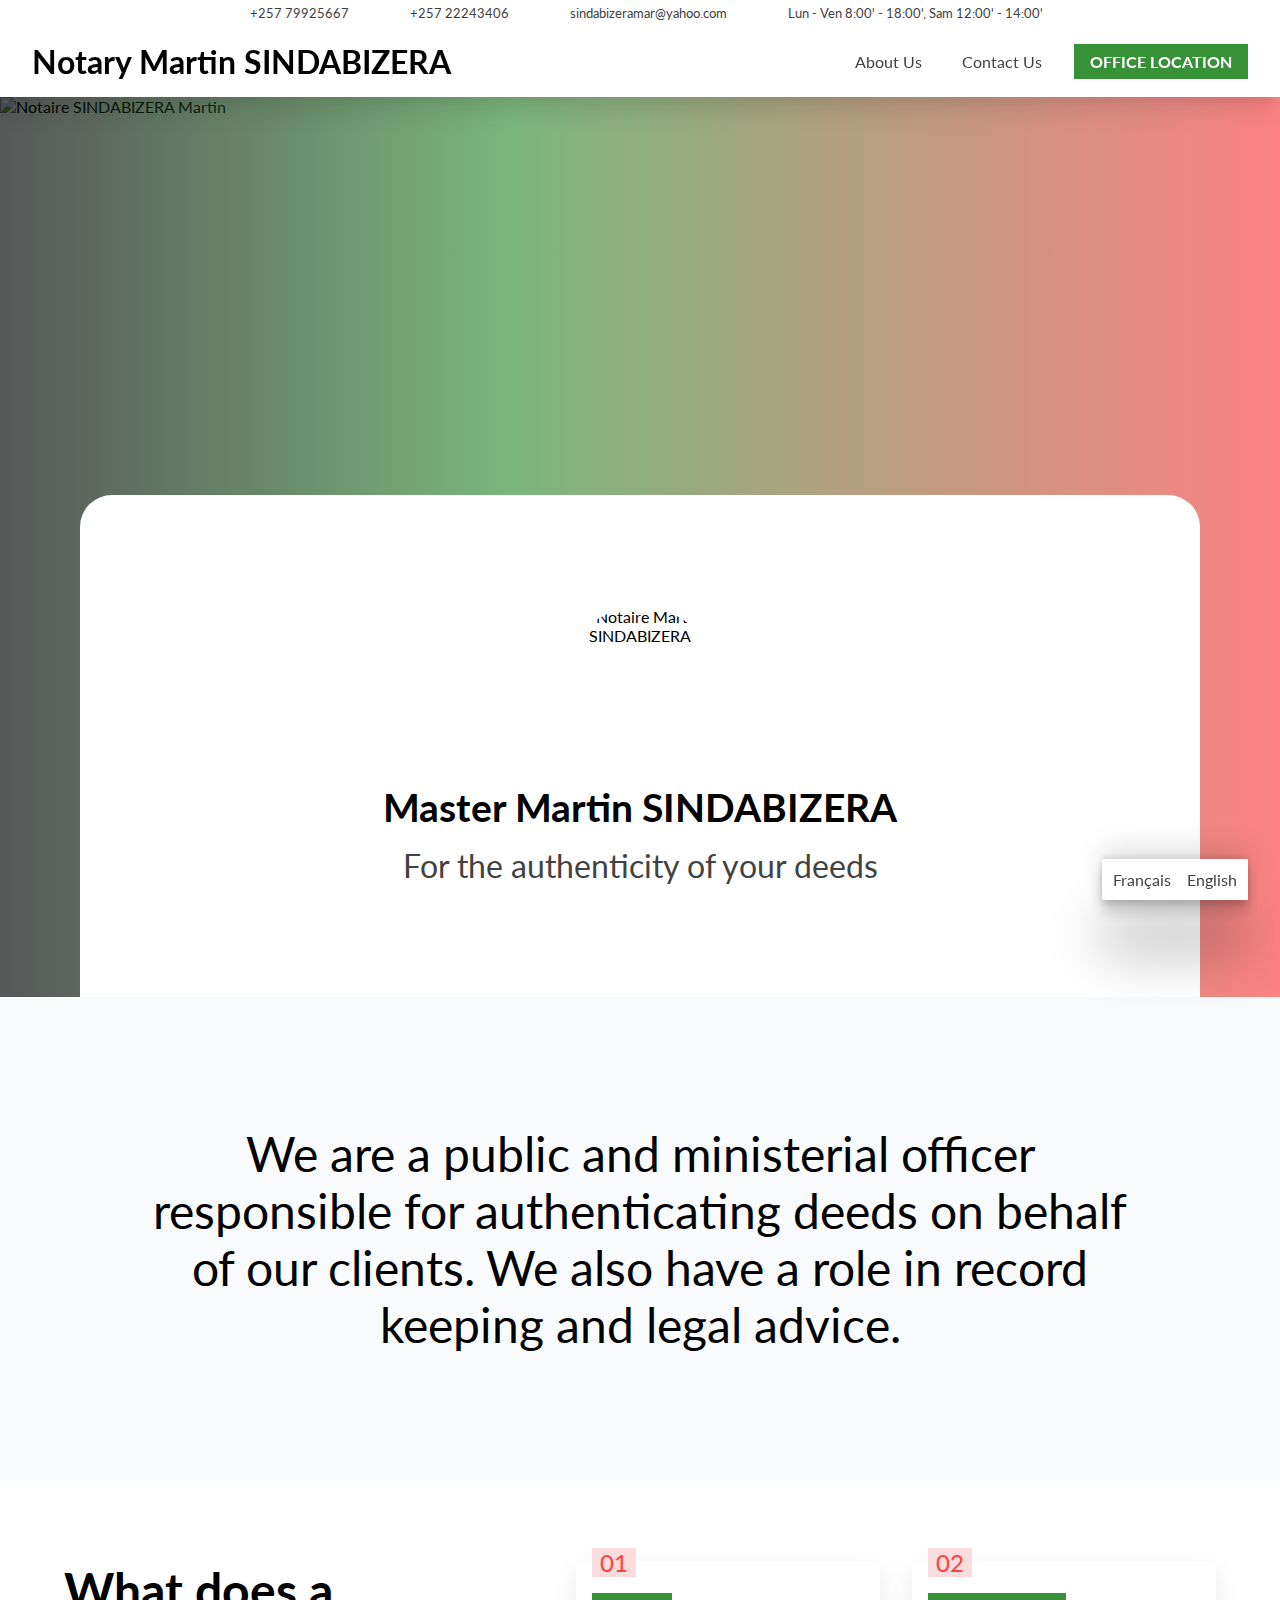
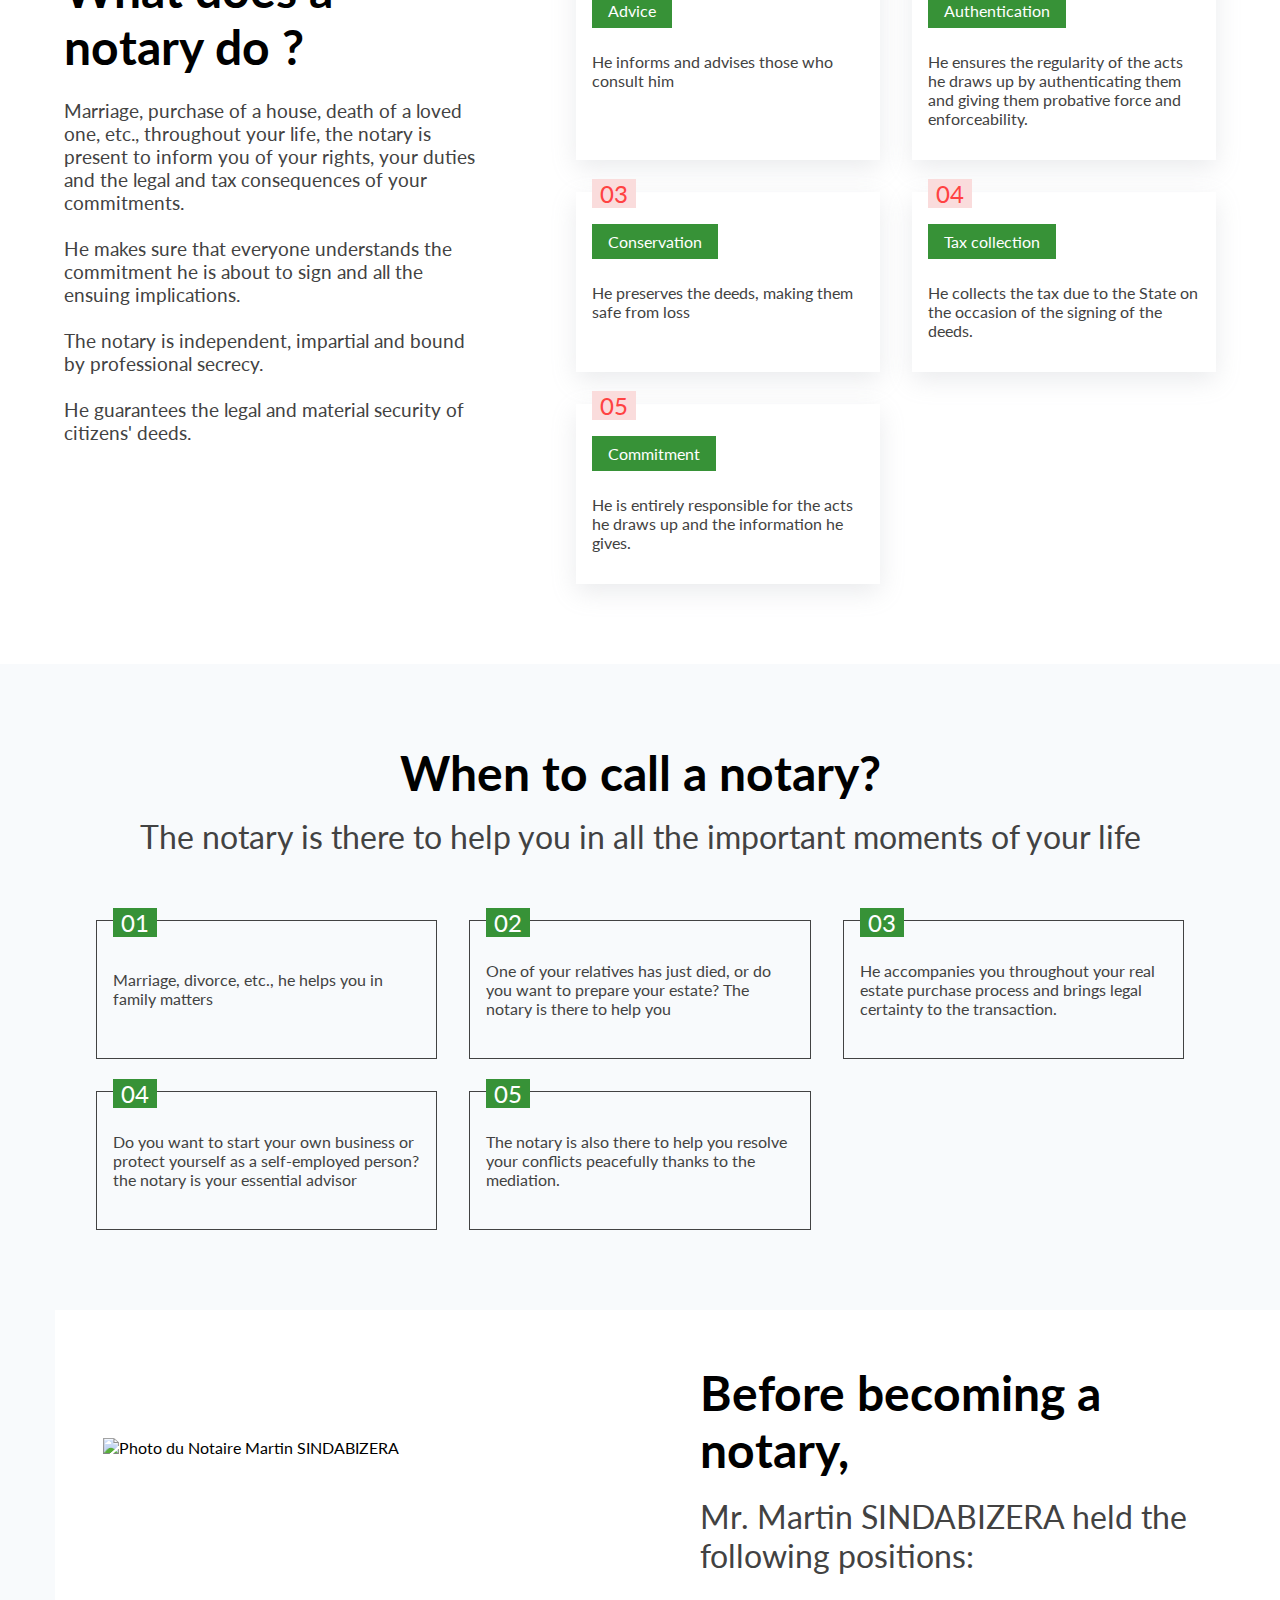
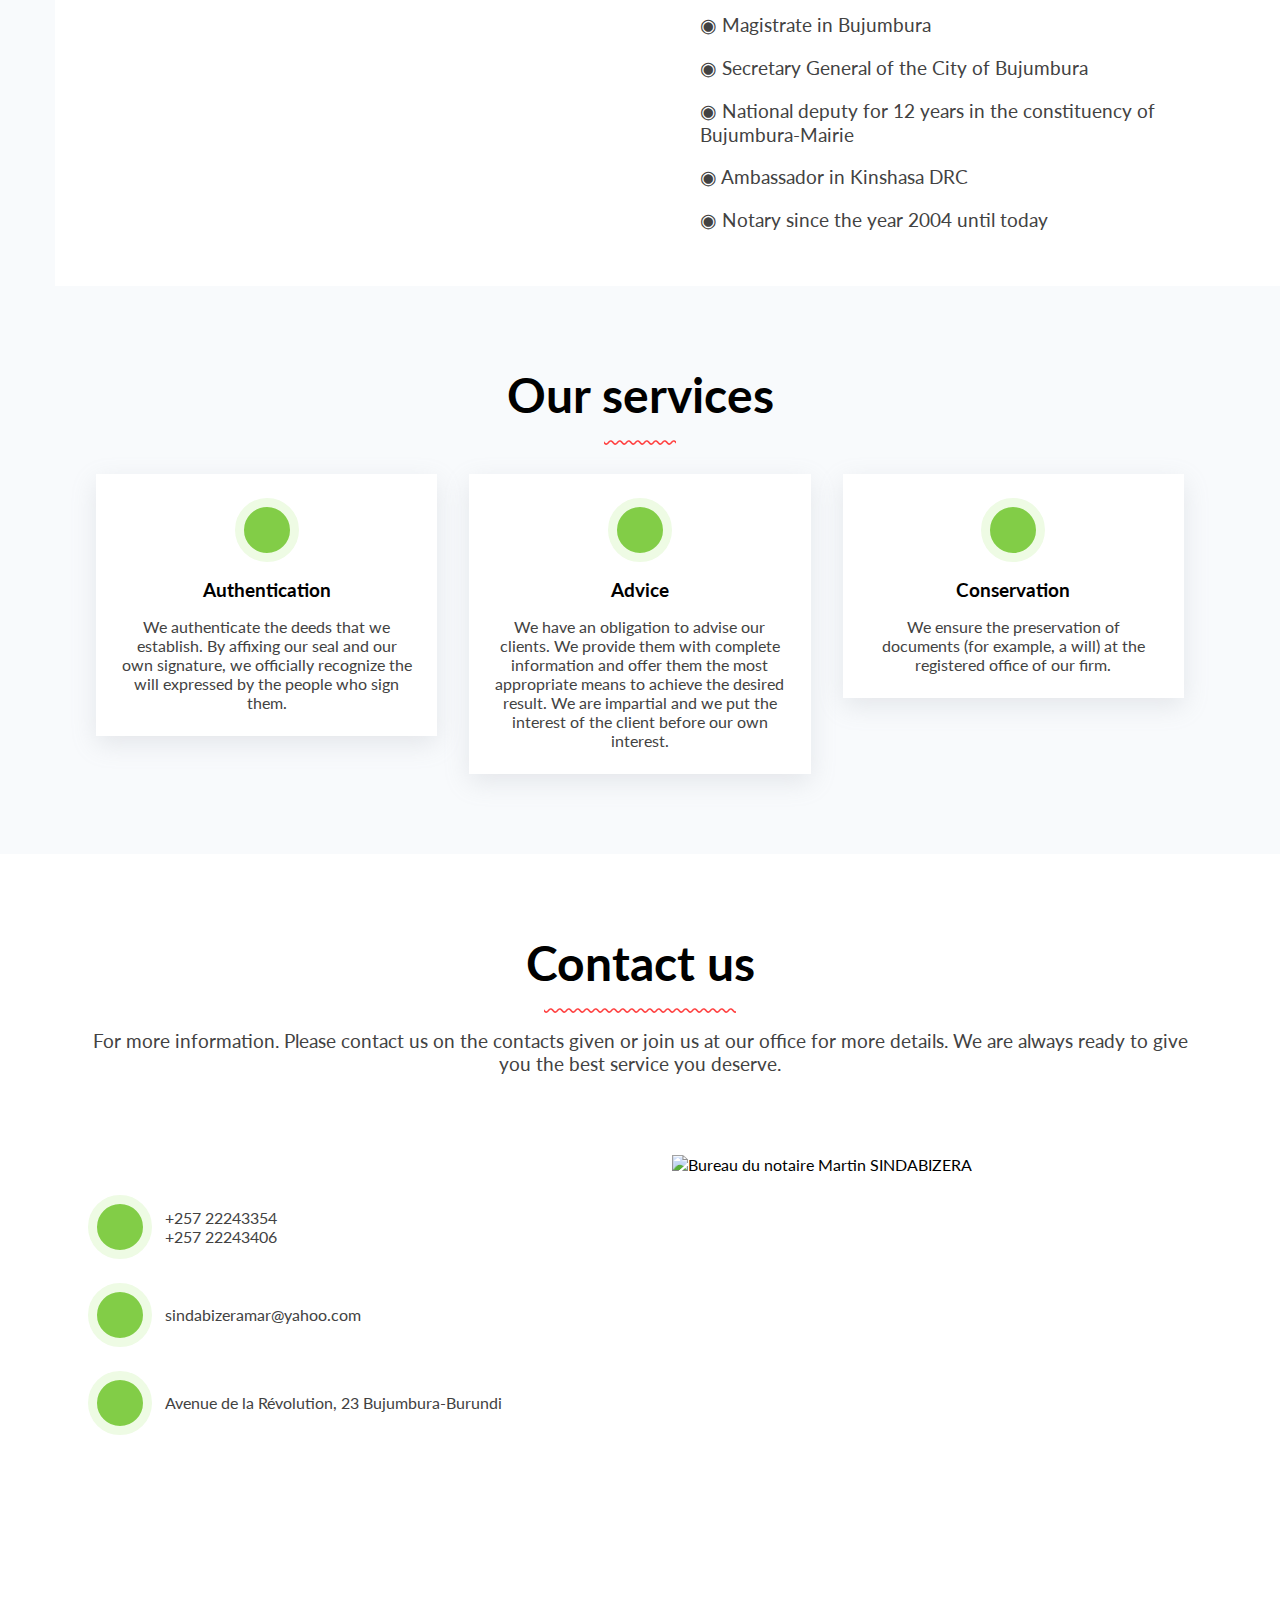
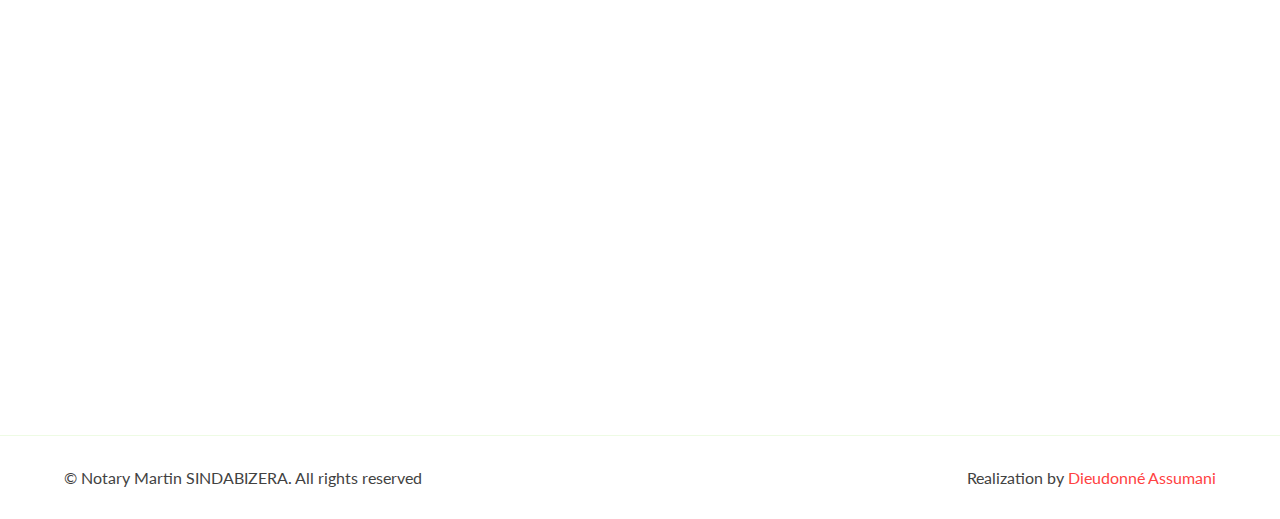
==== commit ce45a091: "adding office image" ====
--- a/index.html
+++ b/index.html
@@ -32,9 +32,9 @@
             <i class="fa fa-envelope"></i>
             <p>sindabizeramar@yahoo.com</p>
         </a>
-        <a class="icon-text flex column-gap-middle">
+        <a class="icon-text flex column-gap-middle time-indicator">
             <i class="fa fa-clock"></i>
-            <p>Lun - Sam 8:00' - 17:00'</p>
+            <p>Lun - Ven 8:00' - 18:00', Sam 12:00' - 14:00'</p>
         </a>
     </div>
     <div class="side-menu">
--- a/style.css
+++ b/style.css
@@ -963,7 +963,13 @@
     }
 
     .contact-info-bar{
-        column-gap: .8rem;
+        column-gap: .5rem;
+        justify-content: flex-start;
+        padding: .5rem 2rem;
+    }
+
+    .time-indicator i{
+        display: none;
     }
 
     .side-menu {
